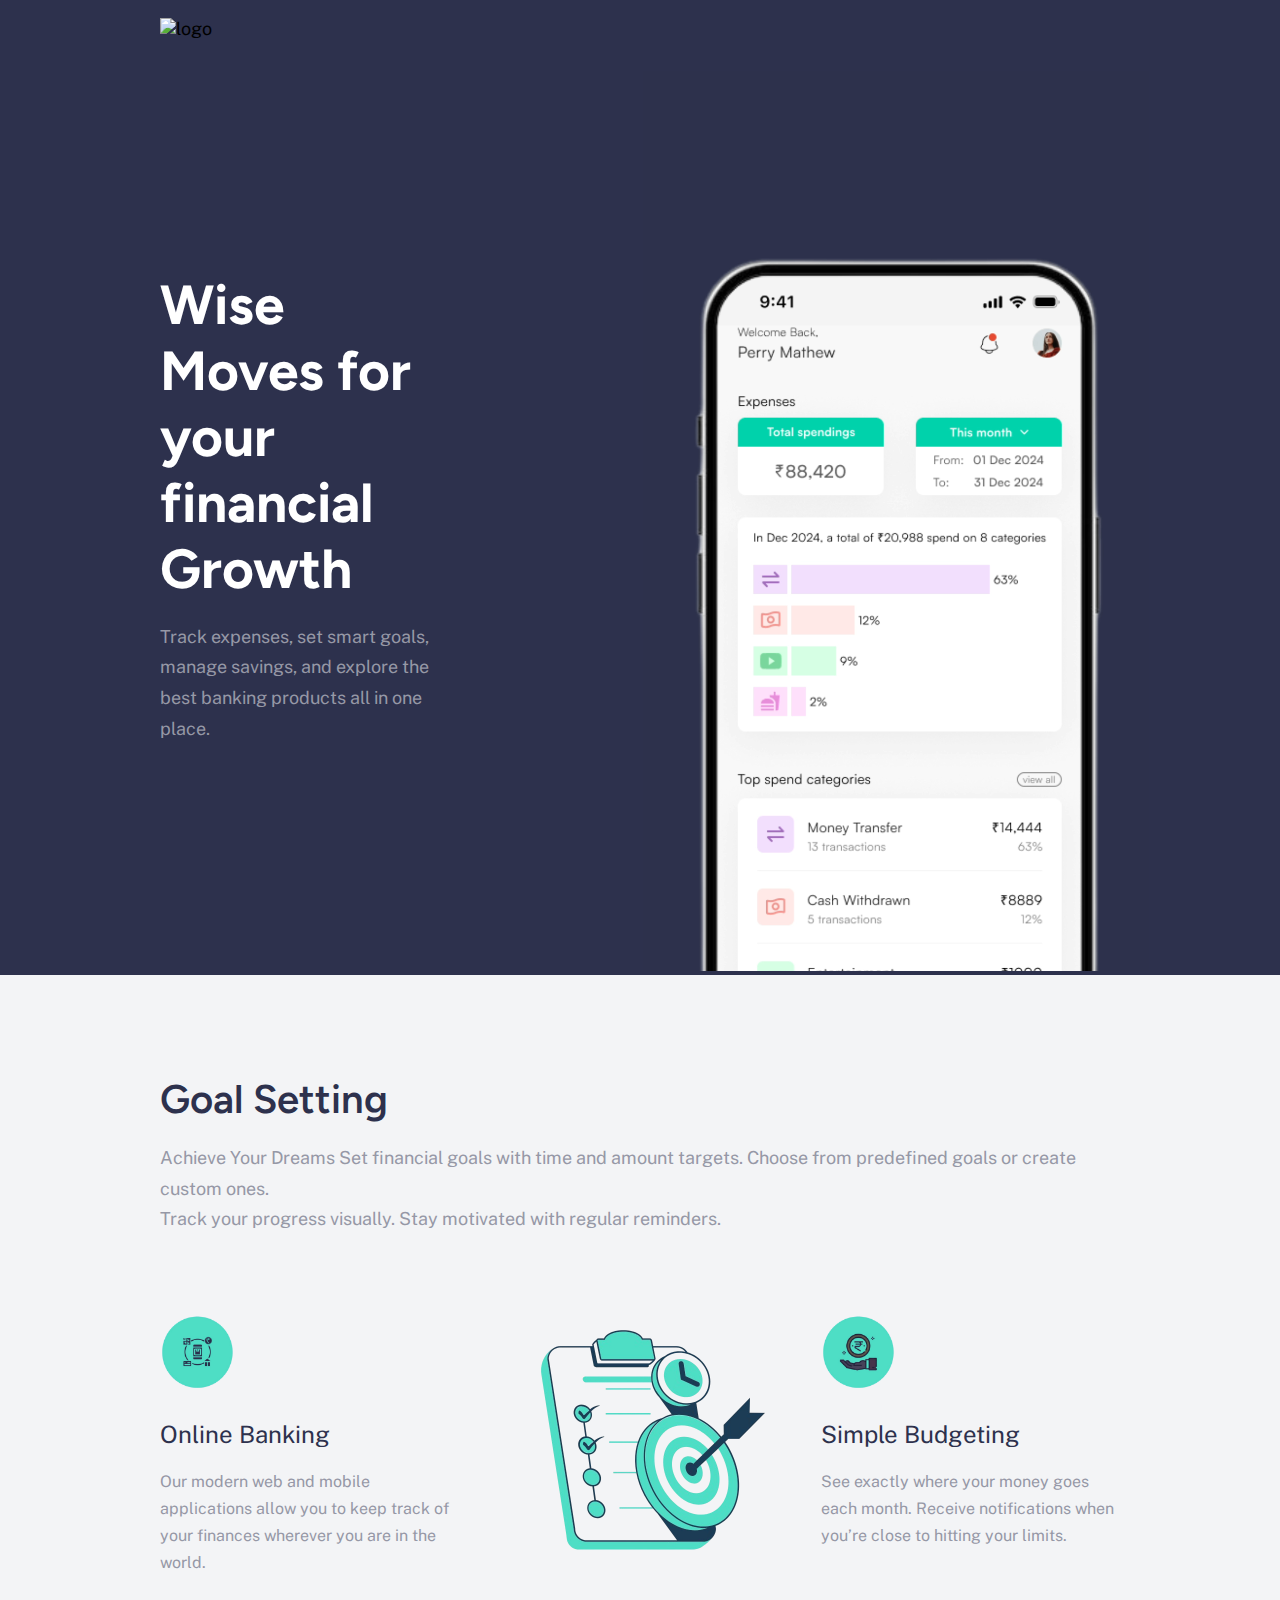
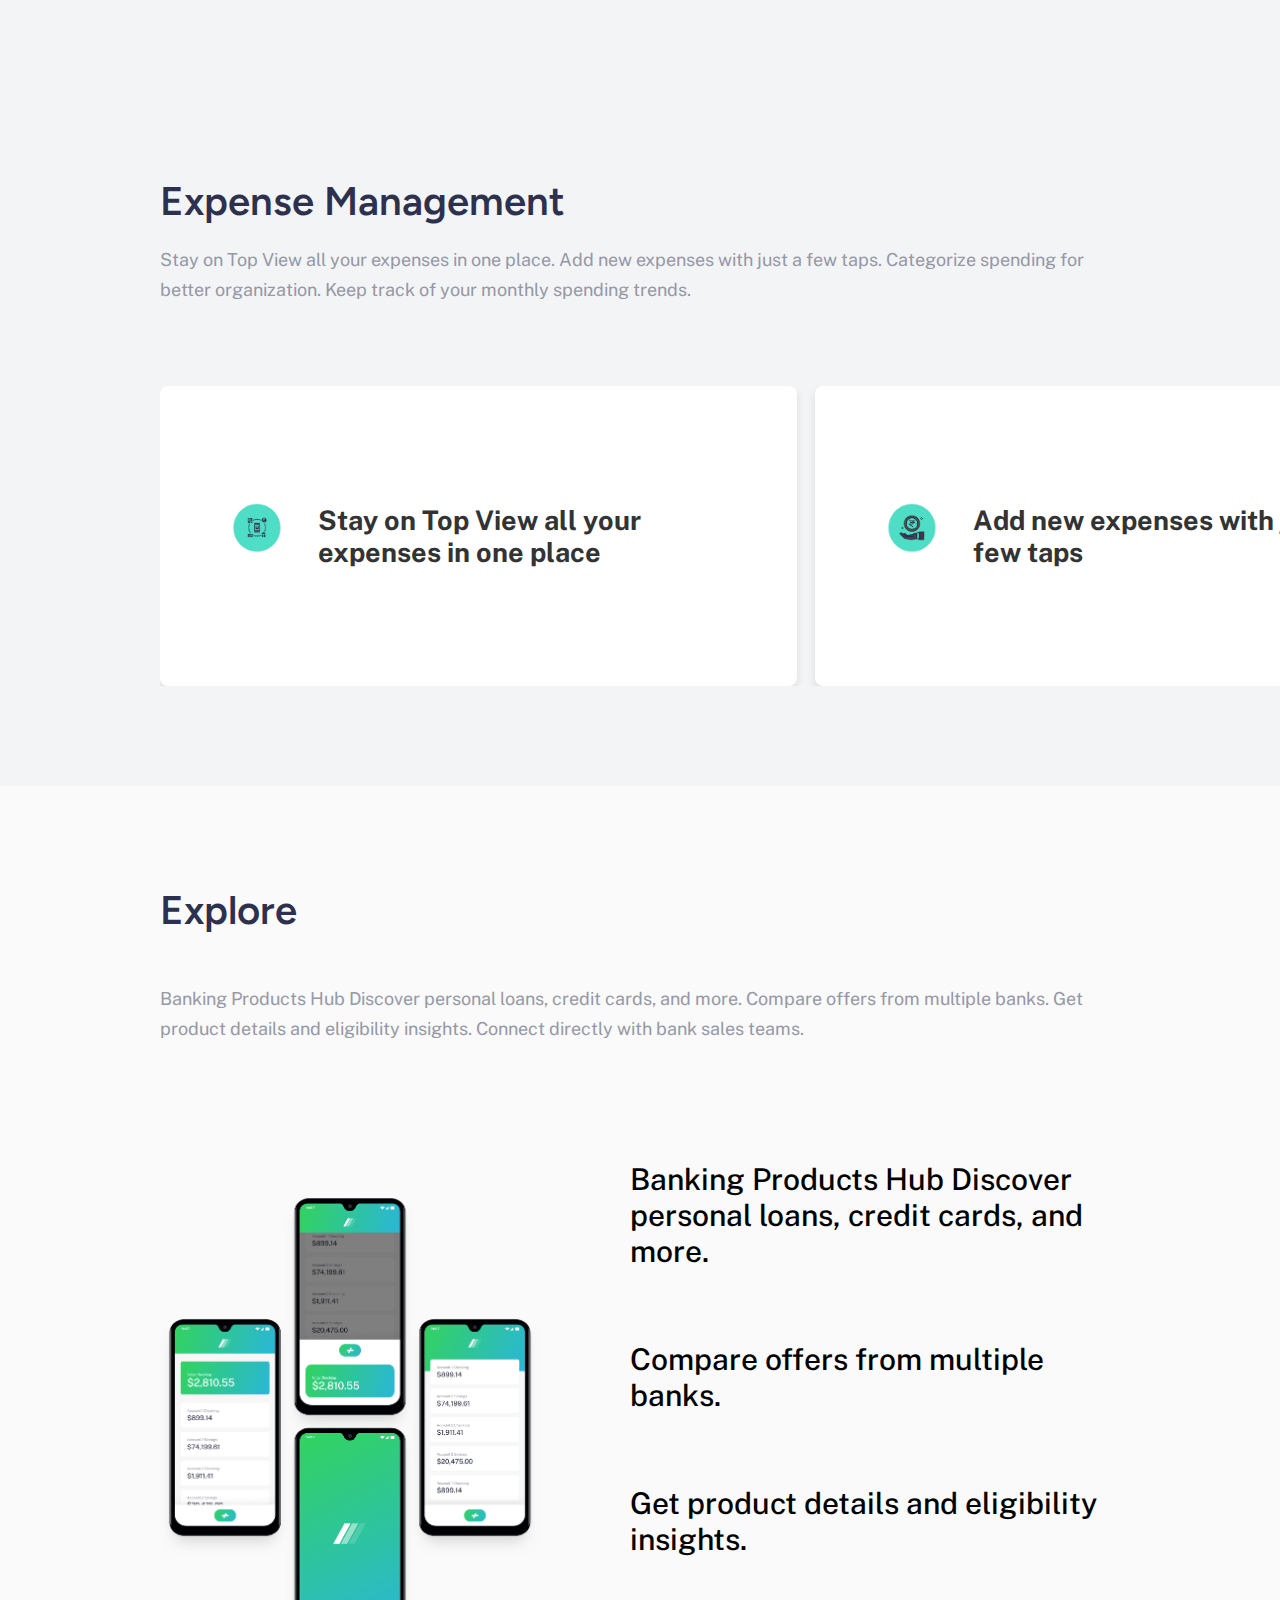
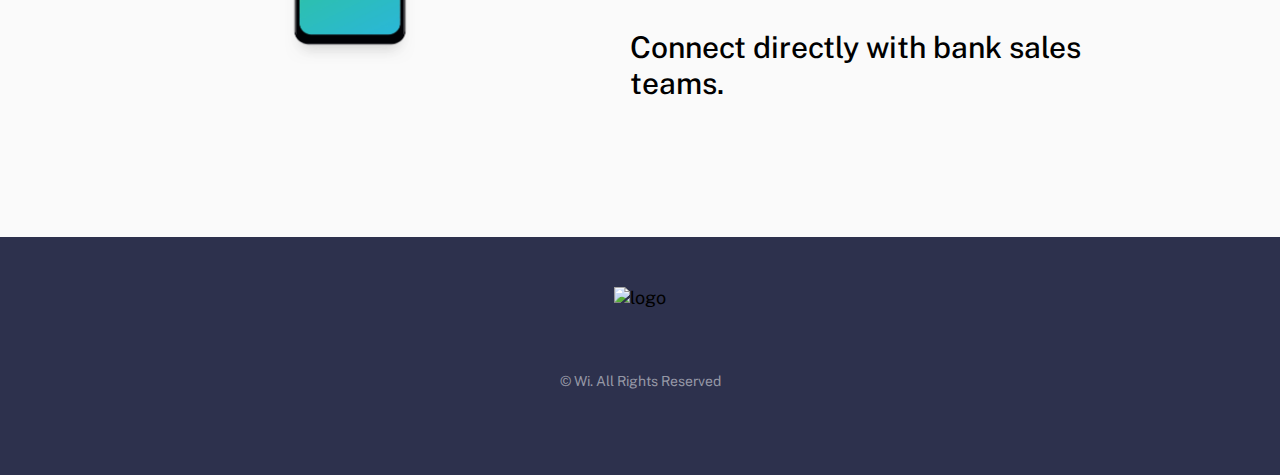
==== index.html @ 704296d6 "Goal New Icon Updated" ====
<!DOCTYPE html>
<html lang="en">

<head>
  <meta charset="UTF-8">
  <meta name="viewport" content="width=device-width, initial-scale=1.0">

  <link rel="icon" type="image/png" sizes="32x32" href="./images/favicon-32x32.png">

  <title>Wi</title>

  <!--
    - custom css link
  -->
  <link rel="stylesheet" href="style.css">

  <!--
    - google font link
  -->
  <link rel="preconnect" href="https://fonts.googleapis.com">
  <link rel="preconnect" href="https://fonts.gstatic.com" crossorigin>
  <link href="https://fonts.googleapis.com/css2?family=Public+Sans:wght@300;400;700&display=swap" rel="stylesheet">

</head>

<body>

  <!--
    - #main container
  -->

  <div>

    <!--
      - #HEADER SECTION
    -->

    <header>
      <link href="https://fonts.googleapis.com/css2?family=Figtree:wght@400;600;700&display=swap" rel="stylesheet">

      <nav class="navbar">

        <!-- <svg xmlns="http://www.w3.org/2000/svg" width="139" height="20">
          <defs>
            <linearGradient id="a" x1="72.195%" x2="17.503%" y1="0%" y2="100%">
              <stop offset="0%" stop-color="#33D35E" />
              <stop offset="100%" stop-color="#2AB6D9" />
            </linearGradient>
          </defs>
          <g fill="none" fill-rule="evenodd">
            <path fill="#2D314D" fill-rule="nonzero"
              d="M37.754 15.847c2.852 0 5.152-1.622 5.952-4.216h-3.897c-.376.665-1.14 1.066-2.055 1.066-1.237 0-2.065-.674-2.32-1.978h8.44c.051-.352.081-.694.081-1.037 0-3.335-2.537-5.95-6.201-5.95-3.568 0-6.175 2.564-6.175 6.049 0 3.473 2.628 6.066 6.175 6.066zm2.344-7.297h-4.596c.317-1.129 1.11-1.749 2.252-1.749 1.181 0 2 .613 2.344 1.75zm10.946 7.296c1.32 0 2.5-.434 3.43-1.188l.336.804h3.027V4.093h-2.919l-.4.88c-.94-.775-2.135-1.222-3.474-1.222-3.476 0-5.961 2.505-5.961 6.026 0 3.533 2.485 6.07 5.961 6.07zm.524-3.467c-1.467 0-2.545-1.108-2.545-2.593 0-1.475 1.069-2.583 2.545-2.583 1.466 0 2.544 1.108 2.544 2.583 0 1.485-1.078 2.593-2.544 2.593zm13.123 3.467c3.02 0 5.025-1.554 5.025-3.93 0-2.883-2.387-3.256-4.183-3.575-1.08-.193-1.95-.344-1.95-.99 0-.527.422-.838 1.05-.838.71 0 1.197.337 1.197 1.063h3.667c-.044-2.303-1.92-3.843-4.816-3.843-2.912 0-4.854 1.47-4.854 3.75 0 2.757 2.337 3.289 4.1 3.574 1.092.181 1.952.368 1.952 1.024 0 .587-.543.88-1.116.88-.742 0-1.32-.383-1.32-1.214h-3.77c.036 2.463 1.919 4.1 5.018 4.1zm8.1 3.858c2.936 0 4.344-1.257 5.877-4.736l4.764-10.863h-4.206l-2.249 6.263-2.412-6.263H70.31l4.698 10.43c-.53 1.414-.983 1.804-2.48 1.804H71.45v3.365h1.341zm18.504-3.858c3.5 0 5.973-2.515 5.973-6.048S94.796 3.75 91.295 3.75a5.332 5.332 0 00-2.825.784V0H84.6v15.474h2.897l.37-.844c.923.771 2.102 1.216 3.428 1.216zm-.523-3.467c-1.467 0-2.545-1.108-2.545-2.58 0-1.486 1.078-2.594 2.545-2.594 1.466 0 2.544 1.108 2.544 2.593 0 1.473-1.087 2.58-2.544 2.58zm13.598 3.467c1.32 0 2.5-.434 3.43-1.188l.336.804h3.027V4.093h-2.918l-.401.88c-.939-.775-2.135-1.222-3.474-1.222-3.476 0-5.96 2.505-5.96 6.026 0 3.533 2.484 6.07 5.96 6.07zm.524-3.467c-1.467 0-2.545-1.108-2.545-2.593 0-1.475 1.07-2.583 2.545-2.583 1.467 0 2.545 1.108 2.545 2.583 0 1.485-1.078 2.593-2.545 2.593zm12.653 3.095V9.403c0-1.447.702-2.3 1.923-2.3.986 0 1.483.657 1.483 1.98v6.39h3.915V8.543c0-2.897-1.733-4.773-4.373-4.773-1.47 0-2.733.565-3.58 1.508l-.537-1.172h-2.747v11.369h3.916zm13.748 0v-4.808l2.848 4.808h4.616l-3.902-5.95 3.543-5.419h-4.397l-2.708 4.454V0h-3.916v15.474h3.916z" />
            <g fill="url(#a)">
              <path d="M10.802 0L0 19.704h5.986L16.789 0z" />
              <path opacity=".5" d="M18.171 0L7.368 19.704h5.986L24.157 0z" />
              <path opacity=".15" d="M25.539 0L14.737 19.704h5.986L31.525 0z" />
            </g>
          </g>
        </svg> -->

        <img src="./images/nav-logo__1.png" alt="logo" style="height: 35px; margin: 1rem 0;">

        <!-- <button class="navbar-toggle-btn">
          <span class="one"></span>
          <span class="two"></span>
          <span class="three"></span>
        </button>

        <ul class="navbar-nav">

          <li><a href="#home"></a></li>
          <li><a href="#"></a></li>
          <li><a href="#"></a></li>
          <li><a href="#blog"></a></li>
          <li><a href="#"></a></li>

        </ul> -->

        <!-- <button class="btn-primary">Request Invite</button> -->

      </nav>

    </header>





    <main>

      <!--
        - #HOME SECTION
      -->

      <section class="home" id="home">

        <!-- <div class="home-img-box">
          <img src="./images/image-mockups.png" alt="img for Easybank Banner" class="home-img" width="100%">
        </div> -->

        <div >
          <video class="banner-video" autoplay loop muted playsinline>
            <source src="./videos/wi_banner.mp4" type="video/mp4">
            Your browser does not support the video tag.
          </video>
        
          <!-- <img src="./images/green-1.jpg" alt="img for Easybank Banner" width="767px" height="900px"> -->
        </div>

        <div class="wrapper" style="margin-right: 4rem;">
          <h1 class="home-title">Wise Moves for your financial Growth</h1>

          <p class="home-text">
            Track expenses, set smart goals, manage savings, and explore the best banking products all in one place.
          </p>

          <!-- <button class="btn-primary">Request Invite</button> -->
        </div>

      </section>





      <!--
        - #SERVICE SECTION
      -->

      <section class="service">

        <h2 class="section-title">Goal Setting</h2>

        <p class="section-text">
          Achieve Your Dreams Set financial goals with time and amount targets. Choose from predefined goals or create custom ones.
          <br/>
          Track your progress visually. Stay motivated with regular reminders.
        </p>


        <div class="service-card-group">

          <div class="service-card">
            <img src="./images/expense-card-img-1.png" alt="Icon for online banking" class="card-icon" style="height: 75px;width: 75px;">

            <h3 class="card-title">Online Banking</h3>

            <p class="card-text">Our modern web and mobile applications allow you to keep track of your finances
              wherever you are in the world.</p>
          </div>

          <div class="col-md-2 p-4 p-sm-5 center">
            <div class="list-center-wrap" data-aos="fade-up" data-aos-delay="100">
              <div class="center-icon" style="display: flex; justify-content: center; align-items: center;">
                <img src="./images/Eagle_Logo.png" alt="icon" style="height: 250px;width: 250px;">
              </div>
            </div>
          </div>

          <div class="service-card">
            <img src="./images/expense-card-img-2.png" alt="Icon for simple budgeting" class="card-icon" style="height: 75px;width: 75px;">

            <h3 class="card-title">Simple Budgeting</h3>

            <p class="card-text">See exactly where your money goes each month. Receive notifications when you’re
              close to hitting your limits.</p>
          </div>

          <!-- <div class="service-card">
            <img src="./images/icon-onboarding.svg" alt="Icon for Fast Onboarding" class="card-icon">

            <h3 class="card-title">Fast Onboarding</h3>

            <p class="card-text">We don’t do branches. Open your account in minutes online and start taking control
              of your finances right away.
            </p>
          </div>

          <div class="service-card">
            <img src="./images/icon-api.svg" alt="Icon for Open API" class="card-icon">

            <h3 class="card-title">Open API</h3>

            <p class="card-text">Manage your savings, investments, pension, and much more from one account. Tracking
              your money has never been easier.</p>
          </div> -->

        </div>

      </section>



      <!--
        - #EXPENSE SECTION
      -->

      <section class="service">

        <h2 class="section-title">Expense Management</h2>

        <p class="section-text">Stay on Top View all your expenses in one place. Add new expenses with just a few taps.
          Categorize spending for better organization. Keep track of your monthly spending trends.
        </p>


        <div class="slider-container">
            <div class="slider-wrapper">
                <div class="expense-card">
                    <img src="./images/expense-card-img-1.png" alt="Online Banking" class="expense-card-icon">
                    <h3 class="expense-card-title">Stay on Top View all your expenses in one place</h3>
                    <p class="expense-card-text"></p>
                </div>
    
                <div class="expense-card">
                    <img src="./images/expense-card-img-2.png" alt="Simple Budgeting" class="expense-card-icon">
                    <h3 class="expense-card-title">Add new expenses with just a few taps</h3>
                    <p class="expense-card-text"></p>
                </div>
    
                <div class="expense-card">
                    <img src="./images/expense-card-img-3.png" alt="Fast Onboarding" class="expense-card-icon">
                    <h3 class="expense-card-title">Categorize spending for better organization</h3>
                    <p class="expense-card-text"></p>
                </div>
    
                <div class="expense-card">
                    <img src="./images/expense-card-img-4.png" alt="Open API" class="expense-card-icon">
                    <h3 class="expense-card-title">Keep track of your monthly spending trends</h3>
                    <p class="expense-card-text"></p>
                </div>
            </div>
        </div>
  

      </section>

      <script>
        document.addEventListener("DOMContentLoaded", function() {
      
          let index = 0;
          const sliderWrapper = document.querySelector(".slider-wrapper");
          const expenseCards = document.querySelectorAll(".expense-card");
      
          function updateSlider() {
              const screenWidth = window.innerWidth;
              console.log("Screen Width: ", screenWidth);
      
              let totalSlides;
      
              if (screenWidth <= 500) {
                  totalSlides = expenseCards.length; 
              } else {
                  totalSlides = Math.ceil(expenseCards.length / 2);
              }
      
              // Increment the index and ensure it loops back when it reaches the end
              index = (index + 1) % totalSlides;
      
              // For 2 cards per slide, move the wrapper by 200% for each slide
              const moveBy = screenWidth <= 500 ? 100 : 100; // 100% for mobile, 200% for desktop
              sliderWrapper.style.transform = `translateX(-${index * moveBy}%)`;
          }
      
          // Call the updateSlider function every 1 second (1000ms)
          setInterval(updateSlider, 3000);
        });

      </script>


      <!--
        - #BLOG SECTION
      -->

      <section class="blog" id="blog">

        <h2 class="section-title">Explore</h2>

        <p class="section-text">Banking Products Hub Discover personal loans, credit cards, and more. Compare offers from multiple banks.
          Get product details and eligibility insights. Connect directly with bank sales teams.
        </p>

        <!-- <div class="article-card-group">


          <article class="article-card">

            <div class="card-head">
              <img src="./images/image-currency.jpg" alt="Banner img for Receive money in any currency with no fees"
                class="card-img">
            </div>

            <div class="card-body">

              <p class="article-author">By <a href="#">Claire Robinson</a></p>

              <h3 class="card-title"><a href="#">Receive money in any currency with no fees</a></h3>

              <p class="card-text">The world is getting smaller and we’re becoming more mobile. So why should you be
                forced to only receive money in a single …</p>

            </div>

          </article>


          <article class="article-card">

            <div class="card-head">
              <img src="./images/image-restaurant.jpg"
                alt="Banner img for Treat yourself without worrying about money" class="card-img">
            </div>

            <div class="card-body">

              <p class="article-author">By <a href="#">Wilson Hutton</a></p>

              <h3 class="card-title"><a href="#">Treat yourself without worrying about money</a></h3>

              <p class="card-text">Our simple budgeting feature allows you to separate out your spending and set
                realistic limits each month. That means you …</p>

            </div>

          </article>


          <article class="article-card">

            <div class="card-head">
              <img src="./images/image-plane.jpg" alt="Banner img for Take your Easybank card wherever you go"
                class="card-img">
            </div>

            <div class="card-body">

              <p class="article-author">By <a href="#">Wilson Hutton</a></p>

              <h3 class="card-title"><a href="#">Take your Easybank card wherever you go</a></h3>

              <p class="card-text">We want you to enjoy your travels. This is why we don’t charge any fees on purchases
                while you’re abroad. We’ll even show you …</p>

            </div>

          </article>


          <article class="article-card">

            <div class="card-head">
              <img src="./images/image-confetti.jpg" alt="Banner img for Our invite-only Beta accounts are now live!"
                class="card-img">
            </div>

            <div class="card-body">

              <p class="article-author">By <a href="#">Claire Robinson</a></p>

              <h3 class="card-title"><a href="#">Our invite-only Beta accounts are now live!</a></h3>

              <p class="card-text">After a lot of hard work by the whole team, we’re excited to launch our closed beta.
                It’s easy to request an invite through the site ...</p>

            </div>

          </article>

        </div> -->

        <div class="explore-card">
          <div class="explore-card-1">
            <img src="./images/image-mockups.png" alt="img for Easybank Banner" class="home-img" width="100%">
          </div>

          <div class="explore-card-2">
            <h4>Banking Products Hub Discover personal loans, credit cards, and more.</h4>

            <h4>Compare offers from multiple banks.</h4>

            <h4>Get product details and eligibility insights.</h4>

            <h4>Connect directly with bank sales teams.</h4>
          </div>
        </div>


      </section>

    </main>





    <!--
      - #FOOTER
    -->

    <footer class="footer-section">

      <div>

        <div>

          <div class="footer-content">

            <img src="./images/nav-logo__1.png" alt="logo" style="height: 50px;">
    
            <div class="social-link">
              <!-- <a href="#">
                <ion-icon name="logo-facebook"></ion-icon>
              </a>
              <a href="#">
                <ion-icon name="logo-youtube"></ion-icon>
              </a>
              <a href="#">
                <ion-icon name="logo-twitter"></ion-icon>
              </a>
              <a href="#">
                <ion-icon name="logo-pinterest"></ion-icon>
              </a>
              <a href="#">
                <ion-icon name="logo-instagram"></ion-icon>
              </a> -->
    
              <p class="copyright"> &copy; Wi. All Rights Reserved </p>
            </div>
          </div>

          <!-- <svg xmlns="http://www.w3.org/2000/svg" width="139" height="20" class="footer-brand">
            <defs>
              <linearGradient id="a" x1="72.195%" x2="17.503%" y1="0%" y2="100%">
                <stop offset="0%" stop-color="#33D35E" />
                <stop offset="100%" stop-color="#2AB6D9" />
              </linearGradient>
            </defs>
            <g fill="none" fill-rule="evenodd">
              <path fill="#FFFFFF" fill-rule="nonzero"
                d="M37.754 15.847c2.852 0 5.152-1.622 5.952-4.216h-3.897c-.376.665-1.14 1.066-2.055 1.066-1.237 0-2.065-.674-2.32-1.978h8.44c.051-.352.081-.694.081-1.037 0-3.335-2.537-5.95-6.201-5.95-3.568 0-6.175 2.564-6.175 6.049 0 3.473 2.628 6.066 6.175 6.066zm2.344-7.297h-4.596c.317-1.129 1.11-1.749 2.252-1.749 1.181 0 2 .613 2.344 1.75zm10.946 7.296c1.32 0 2.5-.434 3.43-1.188l.336.804h3.027V4.093h-2.919l-.4.88c-.94-.775-2.135-1.222-3.474-1.222-3.476 0-5.961 2.505-5.961 6.026 0 3.533 2.485 6.07 5.961 6.07zm.524-3.467c-1.467 0-2.545-1.108-2.545-2.593 0-1.475 1.069-2.583 2.545-2.583 1.466 0 2.544 1.108 2.544 2.583 0 1.485-1.078 2.593-2.544 2.593zm13.123 3.467c3.02 0 5.025-1.554 5.025-3.93 0-2.883-2.387-3.256-4.183-3.575-1.08-.193-1.95-.344-1.95-.99 0-.527.422-.838 1.05-.838.71 0 1.197.337 1.197 1.063h3.667c-.044-2.303-1.92-3.843-4.816-3.843-2.912 0-4.854 1.47-4.854 3.75 0 2.757 2.337 3.289 4.1 3.574 1.092.181 1.952.368 1.952 1.024 0 .587-.543.88-1.116.88-.742 0-1.32-.383-1.32-1.214h-3.77c.036 2.463 1.919 4.1 5.018 4.1zm8.1 3.858c2.936 0 4.344-1.257 5.877-4.736l4.764-10.863h-4.206l-2.249 6.263-2.412-6.263H70.31l4.698 10.43c-.53 1.414-.983 1.804-2.48 1.804H71.45v3.365h1.341zm18.504-3.858c3.5 0 5.973-2.515 5.973-6.048S94.796 3.75 91.295 3.75a5.332 5.332 0 00-2.825.784V0H84.6v15.474h2.897l.37-.844c.923.771 2.102 1.216 3.428 1.216zm-.523-3.467c-1.467 0-2.545-1.108-2.545-2.58 0-1.486 1.078-2.594 2.545-2.594 1.466 0 2.544 1.108 2.544 2.593 0 1.473-1.087 2.58-2.544 2.58zm13.598 3.467c1.32 0 2.5-.434 3.43-1.188l.336.804h3.027V4.093h-2.918l-.401.88c-.939-.775-2.135-1.222-3.474-1.222-3.476 0-5.96 2.505-5.96 6.026 0 3.533 2.484 6.07 5.96 6.07zm.524-3.467c-1.467 0-2.545-1.108-2.545-2.593 0-1.475 1.07-2.583 2.545-2.583 1.467 0 2.545 1.108 2.545 2.583 0 1.485-1.078 2.593-2.545 2.593zm12.653 3.095V9.403c0-1.447.702-2.3 1.923-2.3.986 0 1.483.657 1.483 1.98v6.39h3.915V8.543c0-2.897-1.733-4.773-4.373-4.773-1.47 0-2.733.565-3.58 1.508l-.537-1.172h-2.747v11.369h3.916zm13.748 0v-4.808l2.848 4.808h4.616l-3.902-5.95 3.543-5.419h-4.397l-2.708 4.454V0h-3.916v15.474h3.916z" />
              <g fill="url(#a)">
                <path d="M10.802 0L0 19.704h5.986L16.789 0z" />
                <path opacity=".5" d="M18.171 0L7.368 19.704h5.986L24.157 0z" />
                <path opacity=".15" d="M25.539 0L14.737 19.704h5.986L31.525 0z" />
              </g>
            </g>
          </svg> -->

          <!-- <img src="./images/nav-logo__1.png" alt="logo" style="height: 50px;"> -->

          <!-- <div class="social-link">
            <a href="#">
              <ion-icon name="logo-facebook"></ion-icon>
            </a>
            <a href="#">
              <ion-icon name="logo-youtube"></ion-icon>
            </a>
            <a href="#">
              <ion-icon name="logo-twitter"></ion-icon>
            </a>
            <a href="#">
              <ion-icon name="logo-pinterest"></ion-icon>
            </a>
            <a href="#">
              <ion-icon name="logo-instagram"></ion-icon>
            </a>

            <p class="copyright"> &copy; Wi. All Rights Reserved </p>
          </div> -->

        </div>



        <!-- <div class="footer-nav"> -->

          <ul>
            <!-- <li><a href="#">About Us</a></li>
            <li><a href="#">Contact</a></li>
            <li><a href="#blog">Blog</a></li> -->
          </ul>

          <ul>
            <!-- <li><a href="#">Careers</a></li>
            <li><a href="#">Support</a></li>
            <li><a href="#">Privacy Policy</a></li> -->
          </ul>  
<!-- 
        </div> -->

      </div>

<!-- 
      <div class="wrapper"> -->

        <!-- <button class="btn-primary">Request Invite</button> -->
<!-- 
        <p class="copyright"> &copy; Wi. All Rights Reserved </p>

      </div> -->

    </footer>

  </div>

  <!--
    - custom js
  -->

  <script>

    console.log("Script Loaded");

    const navbarToggleBtn = document.querySelector('.navbar-toggle-btn');
    const navbarNav = document.querySelector('.navbar-nav');

    const navbarToggleFunc = () => {
      navbarToggleBtn.classList.toggle('active');
      navbarNav.classList.toggle('active');
    }

    navbarToggleBtn.addEventListener('click', navbarToggleFunc);    
  </script>

  <!--
    - ionicon link
  -->

  <script type="module" src="https://unpkg.com/ionicons@5.5.2/dist/ionicons/ionicons.esm.js"></script>
  <script nomodule src="https://unpkg.com/ionicons@5.5.2/dist/ionicons/ionicons.js"></script>

</body>

</html>
---- style.css ----
/*-----------------------------------*\ 
  #style.css
\*-----------------------------------*/

/**
 * copyright 2021 @codewithsadee 
 */





/*-----------------------------------*\ 
  #VARIABLE
\*-----------------------------------*/

:root {

  /**
   * colors 
   */

  --light-grayish-blue: hsl(220, 16%, 96%);
  --very-light-gray:    hsl(0, 0%, 98%);
  --grayish-blue:       hsl(233, 8%, 62%);
  --bright-cyan:        hsl(192, 70%, 51%);
  --lime-green:         hsl(136, 65%, 51%);
  --dark-blue:          hsl(233, 26%, 24%);
  --white:              hsl(0, 0%, 100%);

  /**
   * spacing 
   */

  --px: 20px;

}





/*-----------------------------------*\ 
  #RESET
\*-----------------------------------*/

*, *::before, *::after {
  margin:  0;
  padding: 0;
  box-sizing: border-box;
}

li { list-style: none; }

a { 
  text-decoration: none; 
  color: inherit;
}

button {
  border: none;
  background: none;
  font: inherit;
  cursor: pointer;
}

html {
  font-family: 'Public Sans', sans-serif;
  font-size: 18px;
  scroll-behavior: smooth;
}

img, span, svg { display: block; }





/*-----------------------------------*\ 
  #MAIN
\*-----------------------------------*/

.container {
  max-width: 1440px;
  margin: auto;
}




/*-----------------------------------*\ 
  #HEADER
\*-----------------------------------*/

header { 
  position: static; 
  top:  0;
  left: 0;
  width: 100%;
  z-index: 10;
}

.navbar {
  background: var(--dark-blue);
  display:         flex;
  justify-content: space-between;
  align-items:     center;
  padding: 20px var(--px);
}

.navbar-toggle-btn {
  display:        flex;
  flex-direction: column;
  gap: 4px;
  padding: 0 20px;
}

.navbar-toggle-btn span {
  display: block;
  background: var(--dark-blue);
  width:  25px;
  height: 1px;
  transition: 0.25s ease;
}

.navbar-toggle-btn.active .one { transform: rotate(45deg) translateY(3px); }
.navbar-toggle-btn.active .two { display: none; }
.navbar-toggle-btn.active .three { transform: rotate(-45deg) translateY(-3px); }


.navbar-nav {
  position: fixed;
  background: var(--white);
  top:   60px;
  left:  20px;
  right: 20px;
  display:        flex;
  flex-direction: column;
  align-items:    center;
  gap: 20px;
  padding: 40px 0;
  border-radius: 5px;
  z-index: -1;
  opacity: 0;
  transition: 0.5s ease;
  pointer-events: none;
}

.navbar-nav a {
  color: var(--dark-blue);
  display: block;
}

.navbar-nav.active {
  top: calc(60px + 20px);
  opacity: 1;
  box-shadow: 0 0 100px 100px hsla(233, 26%, 24%, 0.2);
  pointer-events: all;
}

.btn-primary {
  background: linear-gradient(90deg, var(--lime-green), var(--bright-cyan));
  color: var(--white);
  padding: 15px 30px;
  border-radius: 50px;
  font-size: 15px;
  font-weight: 700;
  display: block;
  margin: auto;
  transition: 0.25s ease;
}

.btn-primary:hover { opacity: 0.7; }

.navbar .btn-primary { display: none; }





/*-----------------------------------*\ 
  #HOME
\*-----------------------------------*/

main { overflow: hidden; }

.home {
  background: var(--dark-blue);
  padding-bottom: 60px;
}

.home-img-box {
  background: url(./images/bg-intro-mobile.svg) no-repeat top;
  background-size: cover;
  padding: 0 15px;
  margin-bottom: 40px;
}

.home-img-box .home-img {
  aspect-ratio: 1/1;
  object-fit: cover;
  object-position: bottom;
}

.home-title {
  font-family: 'Figtree', sans-serif;
  font-size: 38px;
  font-weight: 700;
  color: #fff;
  text-align: center;
  margin-bottom: 20px;
  padding: 0 20px;
}

.home-text {
  margin: auto;
  color: var(--grayish-blue);
  text-align: center;
  font-size: 15px;
  line-height: 1.7;
  margin-bottom: 30px;
  padding: 0 20px;
}





/*-----------------------------------*\ 
  #SERVICE
\*-----------------------------------*/

.service {
  padding: 60px var(--px) 60px var(--px) 60px var(--px) 0px;
  background: var(--light-grayish-blue);
}

.section-title {
  color: var(--dark-blue);
  font-size: 32px;
  font-weight: 600;
  text-align: center;
  margin-bottom: 20px;
  font-family: 'Figtree', sans-serif;
}

.section-text {
  color: var(--grayish-blue);
  font-size: 15px;
  line-height: 1.7;
  text-align: center;
  margin-bottom: 50px;
}

.service-card-group {
  display: grid;
  grid-template-columns: 1fr;
  gap: 30px;
}

.service-card { text-align: center; }

.service-card .card-icon {
  margin: auto;
  margin-bottom: 30px;
}

.service-card .card-title {
  color: var(--dark-blue);
  font-size: 20px;
  font-weight: 400;
  margin-bottom: 20px;
}

.service-card .card-text {
  font-size: 15px;
  color: var(--grayish-blue);
  line-height: 1.7;
}





/*-----------------------------------*\ 
  #BLOG
\*-----------------------------------*/

.blog {
  padding: 60px var(--px);
  background: var(--very-light-gray);
}

.blog .section-title { margin-bottom: 30px; }

.article-card-group {
  display: grid;
  grid-template-columns: 1fr;
  gap: 30px;
}

.article-card {
  border-radius: 5px;
  background: var(--white);
  overflow: hidden;
}


.article-card .card-head { height: 200px; }

.article-card .card-img {
  width:  100%;
  height: 100%;
  object-fit: cover;
}

.article-card .card-body { padding: 20px; }

.article-card .article-author {
  font-size: 10px;
  color: var(--grayish-blue);
  margin-bottom: 10px;
}

.article-card .card-title {
  font-size: 16px;
  font-weight: 400;
  color: var(--dark-blue);
  margin-bottom: 10px;
  transition: 0.25s ease;
}

.article-card .card-title:hover { color: var(--lime-green); }

.article-card .card-text {
  font-size: 13px;
  color: var(--grayish-blue);
  line-height: 1.5;
}





/*-----------------------------------*\ 
  #FOOTER
\*-----------------------------------*/

footer {
  background: var(--dark-blue);
  display:         flex;
  justify-content: center;
  align-items:     center;
  flex-direction:  column;
  text-align: center;
  padding: 40px var(--px);
}

.footer-brand {
  margin: auto;
  margin-bottom: 30px;
}

.social-link {
  display: flex;
  width: 100%;
  gap: 10px;
  margin-bottom: 30px;
  align-items: center;
  justify-content: center;
}

.social-link ion-icon {
  color: var(--white);
  font-size: 30px;
  display: block;
  transition: 0.25s ease;
}

.social-link ion-icon:hover { color: var(--lime-green); }

.footer-nav { margin-bottom: 30px; }

.footer-nav ul,
.footer-nav ul li:not(:last-child) { margin-bottom: 15px; }

.footer-nav a {
  color: var(--light-grayish-blue);
  font-size: 15px;
  transition: 0.25s ease;
}

.footer-nav a:hover { color: var(--lime-green); }

footer .btn-primary { margin-bottom: 30px; }

.copyright {
  color: var(--grayish-blue);
  font-size: 14px;
}





/*-----------------------------------*\ 
  #RESPONSIVE
\*-----------------------------------*/



/*-----------------------------------*\ 
  #for tablet
\*-----------------------------------*/

@media (min-width: 768px) {

  :root { --px: 80px }

  /**
   * home 
   */
  
  .home-text {
    font-size: 18px;
    max-width: 600px;
  }

  



  /**
   * service 
   */

  .section-text {
    font-size: 18px;
    max-width: 400px;
    margin: auto;
    margin-bottom: 50px;
  }

  .service-card-group { grid-template-columns: repeat(3, 1fr); }



  /**
   * blog 
   */
  
  .blog .section-title { margin-bottom: 50px; }

  .article-card-group { grid-template-columns: repeat(2, 1fr); }

}


/*-----------------------------------*\ 
  #for large tablet
\*-----------------------------------*/

@media (min-width: 1024px) {


  /**
   * header 
   */
  
  header { position: static; }

  .navbar { padding: 0 var(--px); }

  .navbar-toggle-btn { display: none; }

  .navbar-nav {
    position: static;
    padding: 0;
    z-index: 0;
    flex-direction: row;
    gap: 30px;
    opacity: 1;
    pointer-events: all;
  }

  .navbar-nav a {
    font-size: 15px;
    color: var(--grayish-blue);
    padding: 30px 0;
    transition: 0.25s ease;
  }

  .navbar-nav a:hover {
    color: var(--dark-blue);
    box-shadow: inset 0 -3px 0 var(--lime-green);
  }

  .navbar .btn-primary {
    display: block;
    margin: 0;
    transition-delay: 0s;
  }

  .navbar .btn-primary:hover { opacity: 0.7; }






  /**
   * home 
   */
  
  .home {
    display:        flex;
    flex-direction: row-reverse;
    align-items:    center;
    padding: 0;
  }

  .home-img-box {
    width: 55%;
    background: url(./images/bg-intro-desktop.svg) no-repeat bottom left;
    background-size: 150%;
    /* background-position: bottom left; */
    margin:  0;
    padding: 0;
  }

  .home-img-box .home-img {
    width: 75%;
    transform: translate(250px, -10px) scale(1.3);
    aspect-ratio: unset;
  }

  .home .wrapper { 
    width: 45%;
    padding-left: var(--px); 
  }

  .home-title {
    font-size: 55px;
    text-align: left;
    padding: 0;
  }

  .home-text {
    text-align: left;
    margin:  0;
    padding: 0;
    margin-bottom: 30px;
    max-width: 450px;
  }

  .btn-primary { margin: 0; }





  /**
   * service 
   */

  .service { padding: 100px var(--px); }

  .section-title {
    text-align: left;
    font-size: 40px;
  }

  .section-text {
    text-align: left;
    max-width: 1100px;
    margin: 0;
    margin-bottom: 80px;
  }

  .service-card-group {
    grid-template-columns: repeat(3, 1fr);
    gap: 32px;
  }
  
  .service-card { text-align: left; }

  .service-card .card-icon {
    margin: 0;
    margin-bottom: 30px;
  }

  .service-card .card-title { font-size: 24px; }

  .service-card .card-text { font-size: 16px; }






  /**
   * blog 
   */

  .blog { padding: 100px var(--px); }

  .article-card-group { grid-template-columns: repeat(4, 1fr); }






  /**
   * footer 
   */

  footer {
    flex-direction: row;
    justify-content: space-between;
    text-align: left;
    padding: 50px var(--px);
  }

  footer .wrapper-flex {
    width: 50%;
    display: flex;
    justify-content: space-between;
  }

  .footer-brand {
    margin: 0;
    margin-bottom: 50px;
  }

  .social-link {
    gap: 12px;
    margin-bottom: 0;
  }

  .social-link ion-icon { font-size: 22px; }

  .footer-nav {
    margin-bottom: 0;
    width: 50%;
    display: flex;
    justify-content: space-between;
  }

  .footer-nav ul { margin-bottom: 0; }

  footer .btn-primary { margin-left: auto; }

}





/*-----------------------------------*\ 
  #for laptop
\*-----------------------------------*/

@media (min-width: 1200px) {

  :root { --px: 160px; }

}

/* .expense-section {
  display: grid;
  gap: 2rem;
  grid-template-columns: repeat(2, 1fr);
}


.expense-card {
  width: 300px;
  background-color: white;
  padding: 2rem;
  display: flex;
  flex-direction: column;
  gap: 1rem;
} */


.slider-container {
  width: 1300px;
  overflow: hidden;
  margin: auto;
  position: relative;
}

.slider-wrapper {
  display: flex;
  width: 100%; /* 4 slides */
  transition: transform 1s ease-in-out;
}

.expense-card {
  width: 49%;
  flex: 0 0 49%;
  display: flex;
  gap: 2rem;
  justify-content: center;
  align-items: center;
  min-height: 300px;
  text-align: start;
  padding: 4rem 1rem 4rem 4rem;
  background: #fff;
  border-radius: 8px;
  margin-right: 1rem;
  box-shadow: 0px 4px 8px rgba(0, 0, 0, 0.1);
}

.expense-card-icon {
  width: 50px;
  height: 50px;
  margin-bottom: 15px;
}

.expense-card-title {
  font-size: 1.5rem;
  color: #333;
}

.expense-card-text {
  font-size: 1rem;
  color: #555;
  max-width: 450px;
  margin-top: 25px;
}

@media (max-width: 600px) {
  .slider-wrapper {
      width: 100%;
  }

  .expense-card {
      width: 80%; /* 1 card per slide */
      flex: 0 0 100%;
      padding: 4rem 2rem 2rem 4rem;
      margin-right: 0;
      display: flex;
      flex-direction: column;
      justify-content: start;
      align-items: start;
  }

  .expense-card-text {
    max-width: 300px;
  }

  .expense-card-title {
    max-width: 300px;
  }

  .banner-video {
    width: fit-content;
    height: fit-content;
  }

}

.explore-card {
  display: flex;
  gap: 5rem;
  justify-content: center;
  align-items: center;
  width: 100%;
}

.explore-card-1 img {
  min-width: 50%;
}

.explore-card-2 {
  min-width: 50%;
}

.explore-card-2 {
  display: flex;
  flex-direction: column;
  justify-content: center;
  align-items: center;
}

.explore-card-2 h4 {
  margin: 2rem 0;
  font-size: 30px;
  font-weight: 500;
  line-height: 36px;
}


.footer-content {
  display: flex;
  flex-direction: column;
  justify-content: center;
  align-items: center;

}

.footer-content p {
  margin: 2rem 0;
}


.footer-section {
  width: 100%;
  display: flex;
  justify-content: center;
  align-items: center;
  flex-direction: column;
  gap: 2rem;
}

.banner-video {
  width: 767px;
  height: 900px;
}

@media (max-width: 600px) {
  .banner-video {
    width: 100%;
    height: 70vh;
    margin-top: -4rem;
  }

  .home .wrapper {
    width: 100%;
  }
  
  .home {
    display: flex;
    flex-direction: column-reverse;
  }

  .wrapper {
    margin-top: 1rem;
  }

}
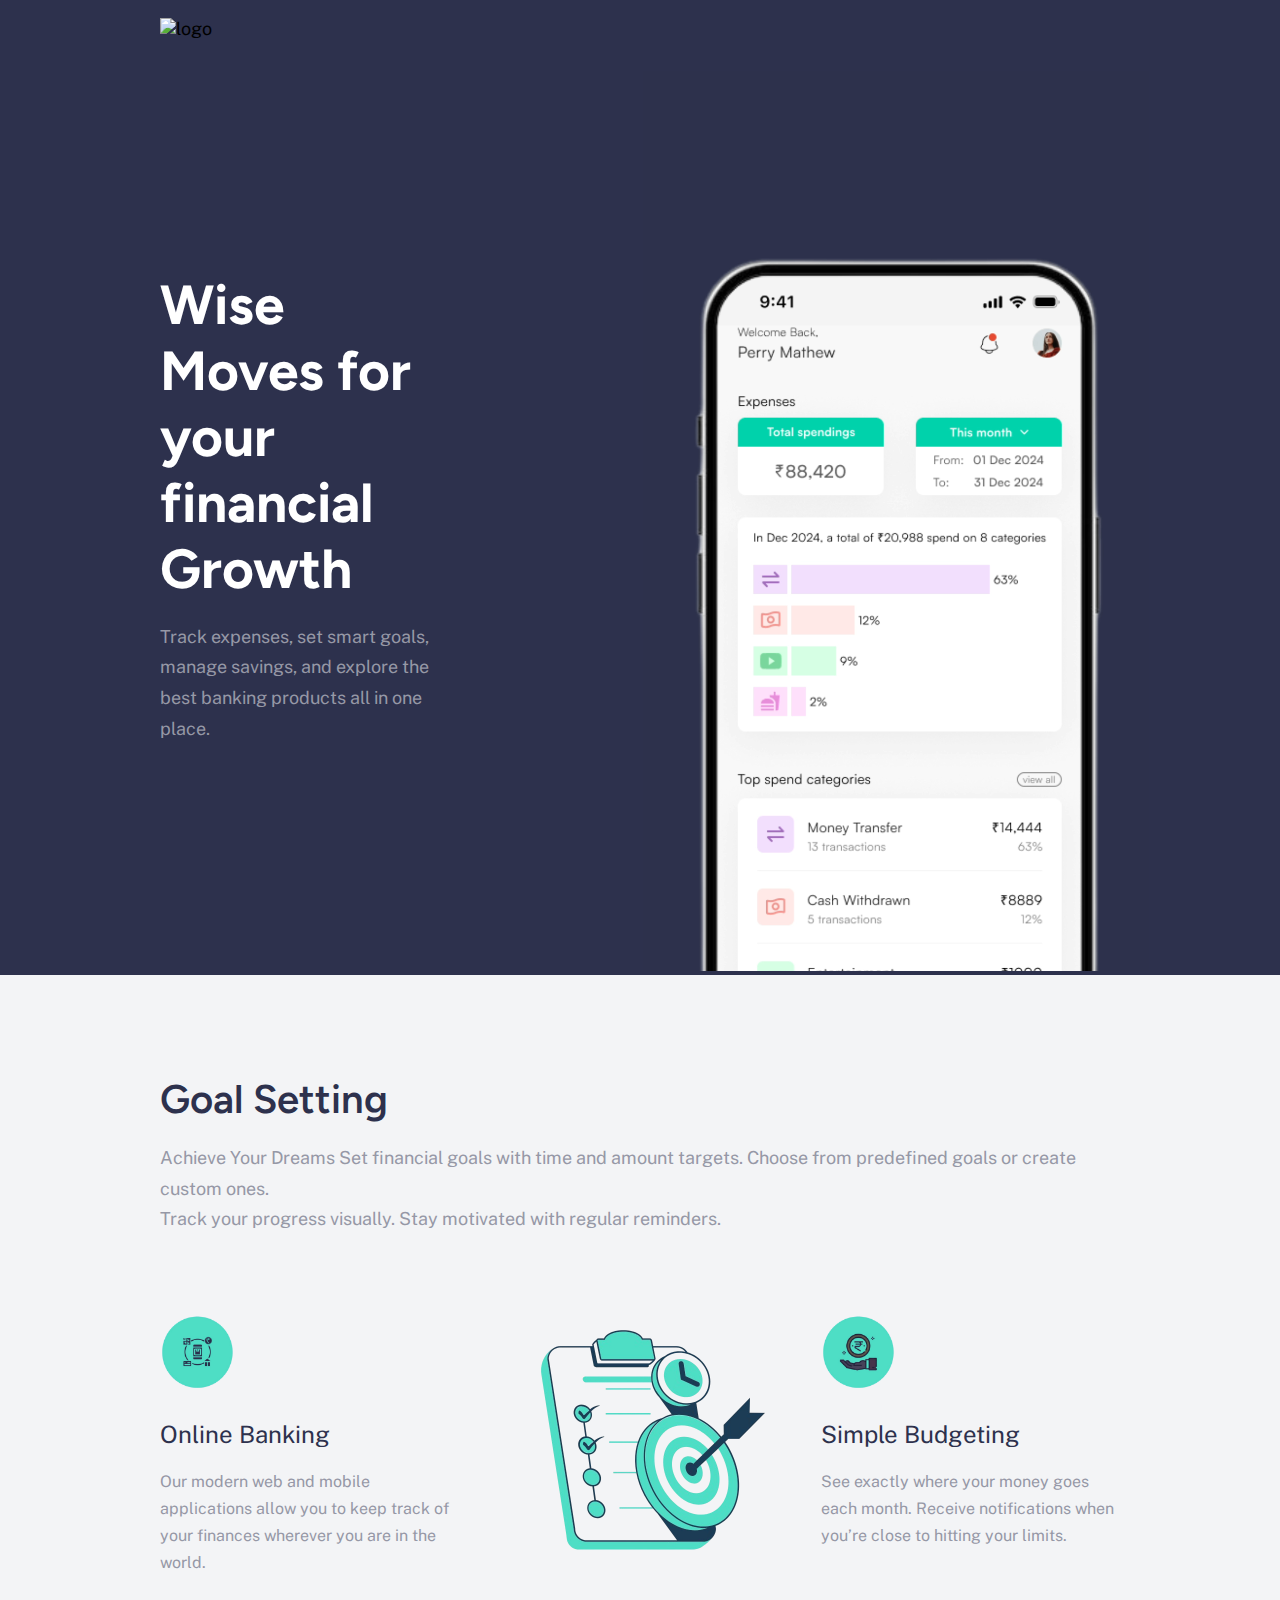
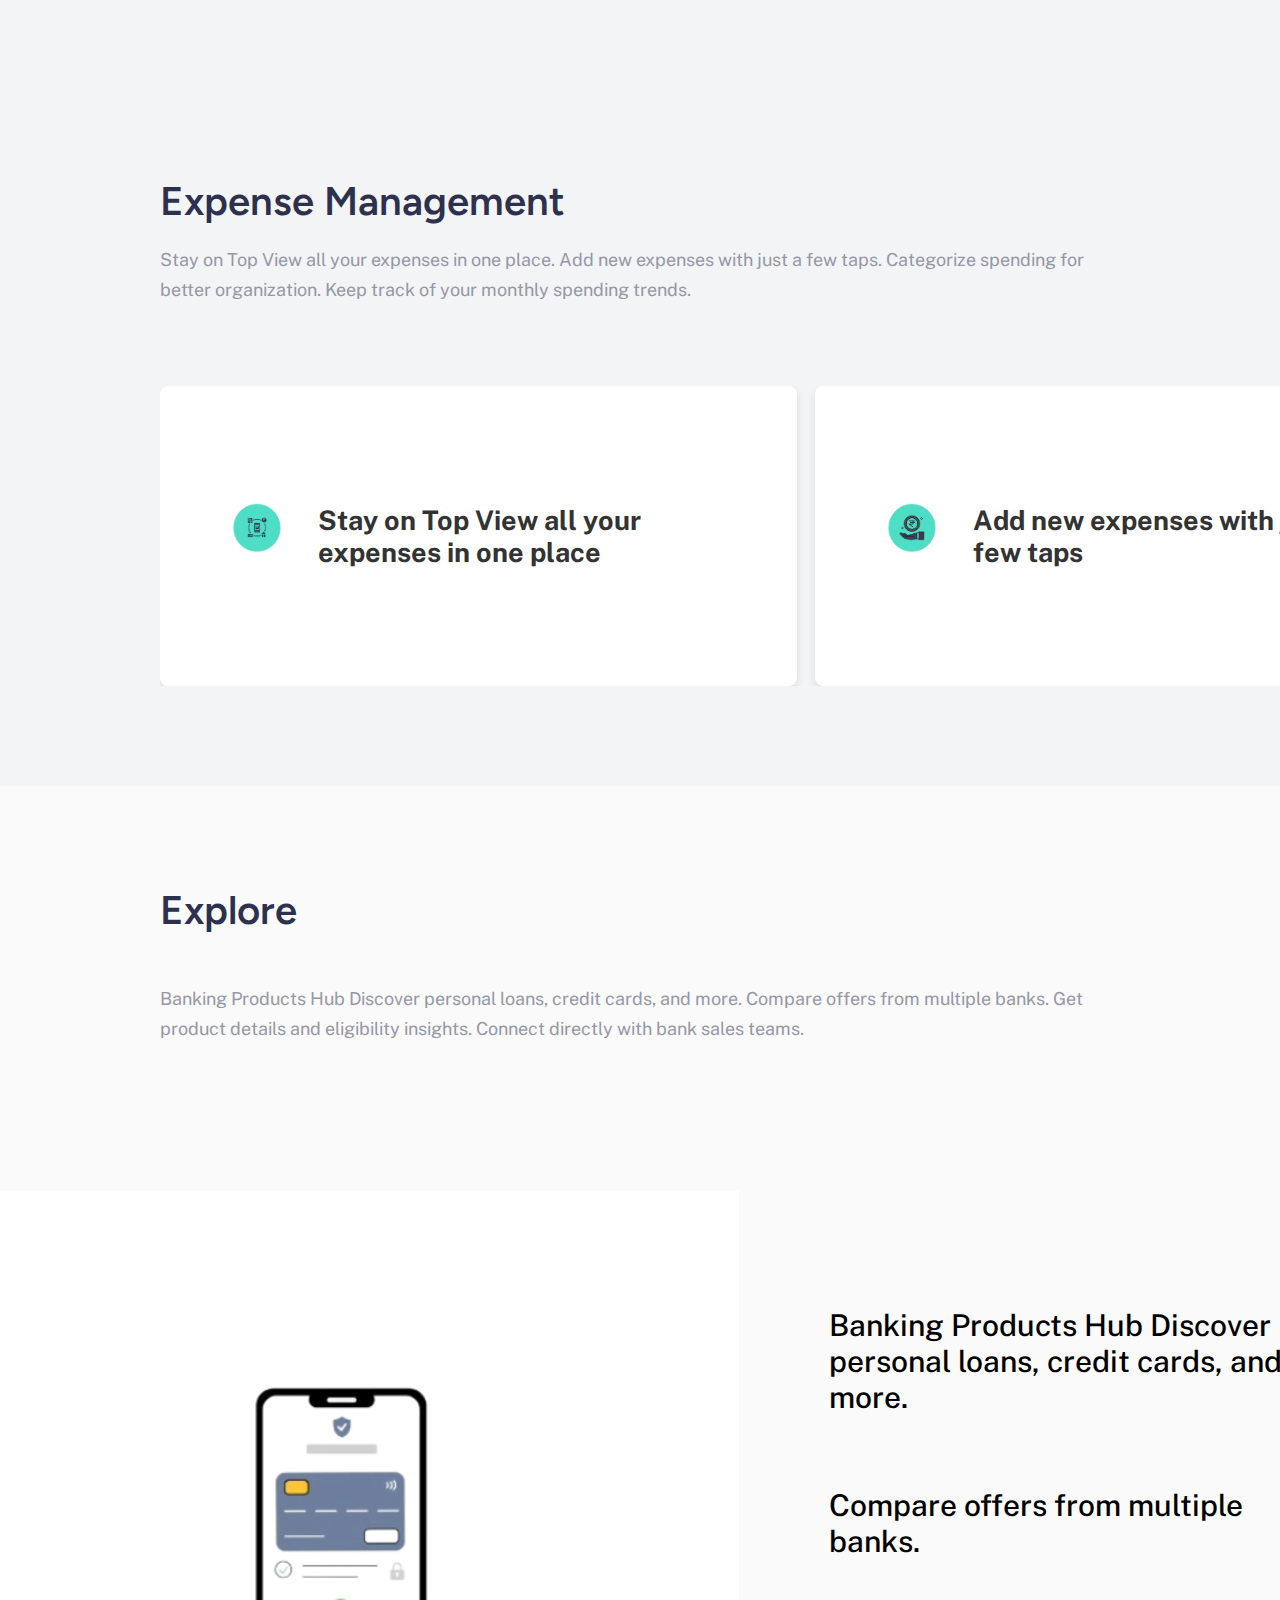
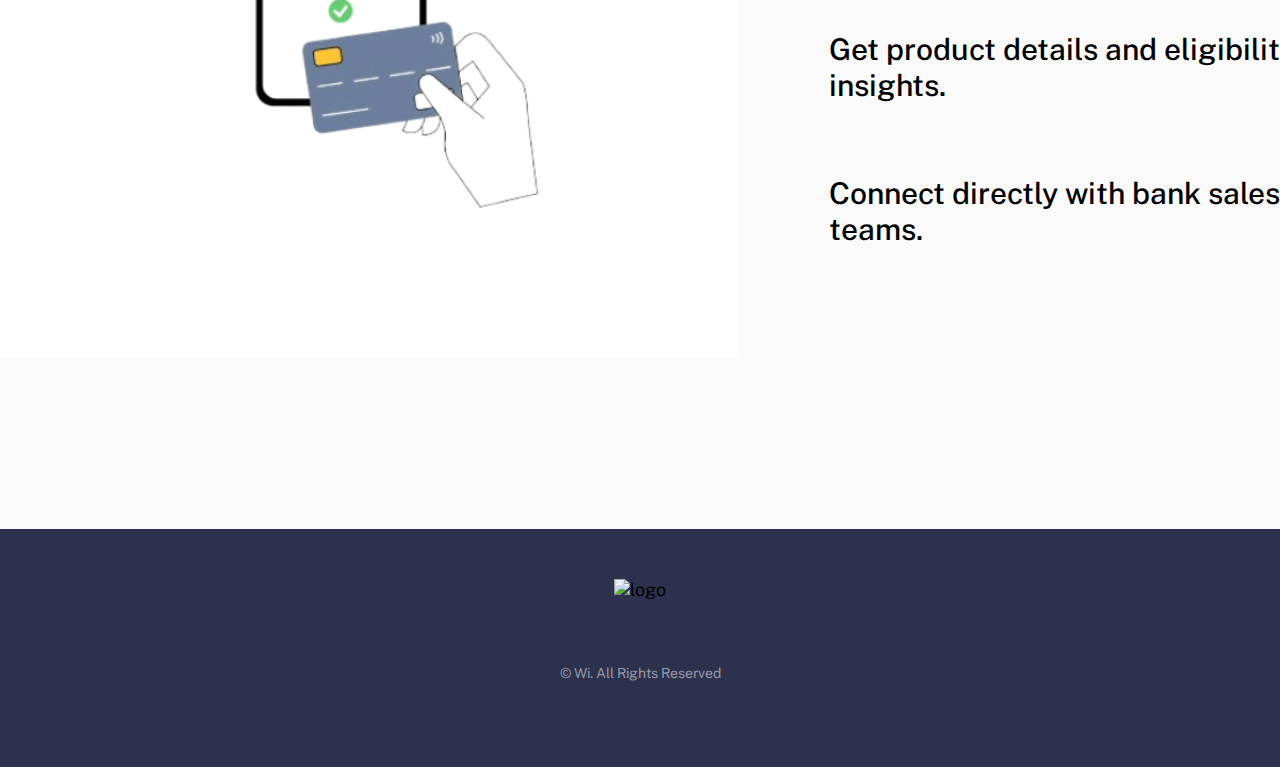
==== commit e49ea8a1: "Explore New Video Added" ====
--- a/index.html
+++ b/index.html
@@ -371,7 +371,11 @@
 
         <div class="explore-card">
           <div class="explore-card-1">
-            <img src="./images/image-mockups.png" alt="img for Easybank Banner" class="home-img" width="100%">
+            <video class="banner-video" autoplay loop muted playsinline>
+              <source src="./videos/explore_vid.mp4" type="video/mp4">
+              Your browser does not support the video tag.
+            </video>
+            <!-- <img src="./images/image-mockups.png" alt="img for Easybank Banner" class="home-img" width="100%"> -->
           </div>
 
           <div class="explore-card-2">
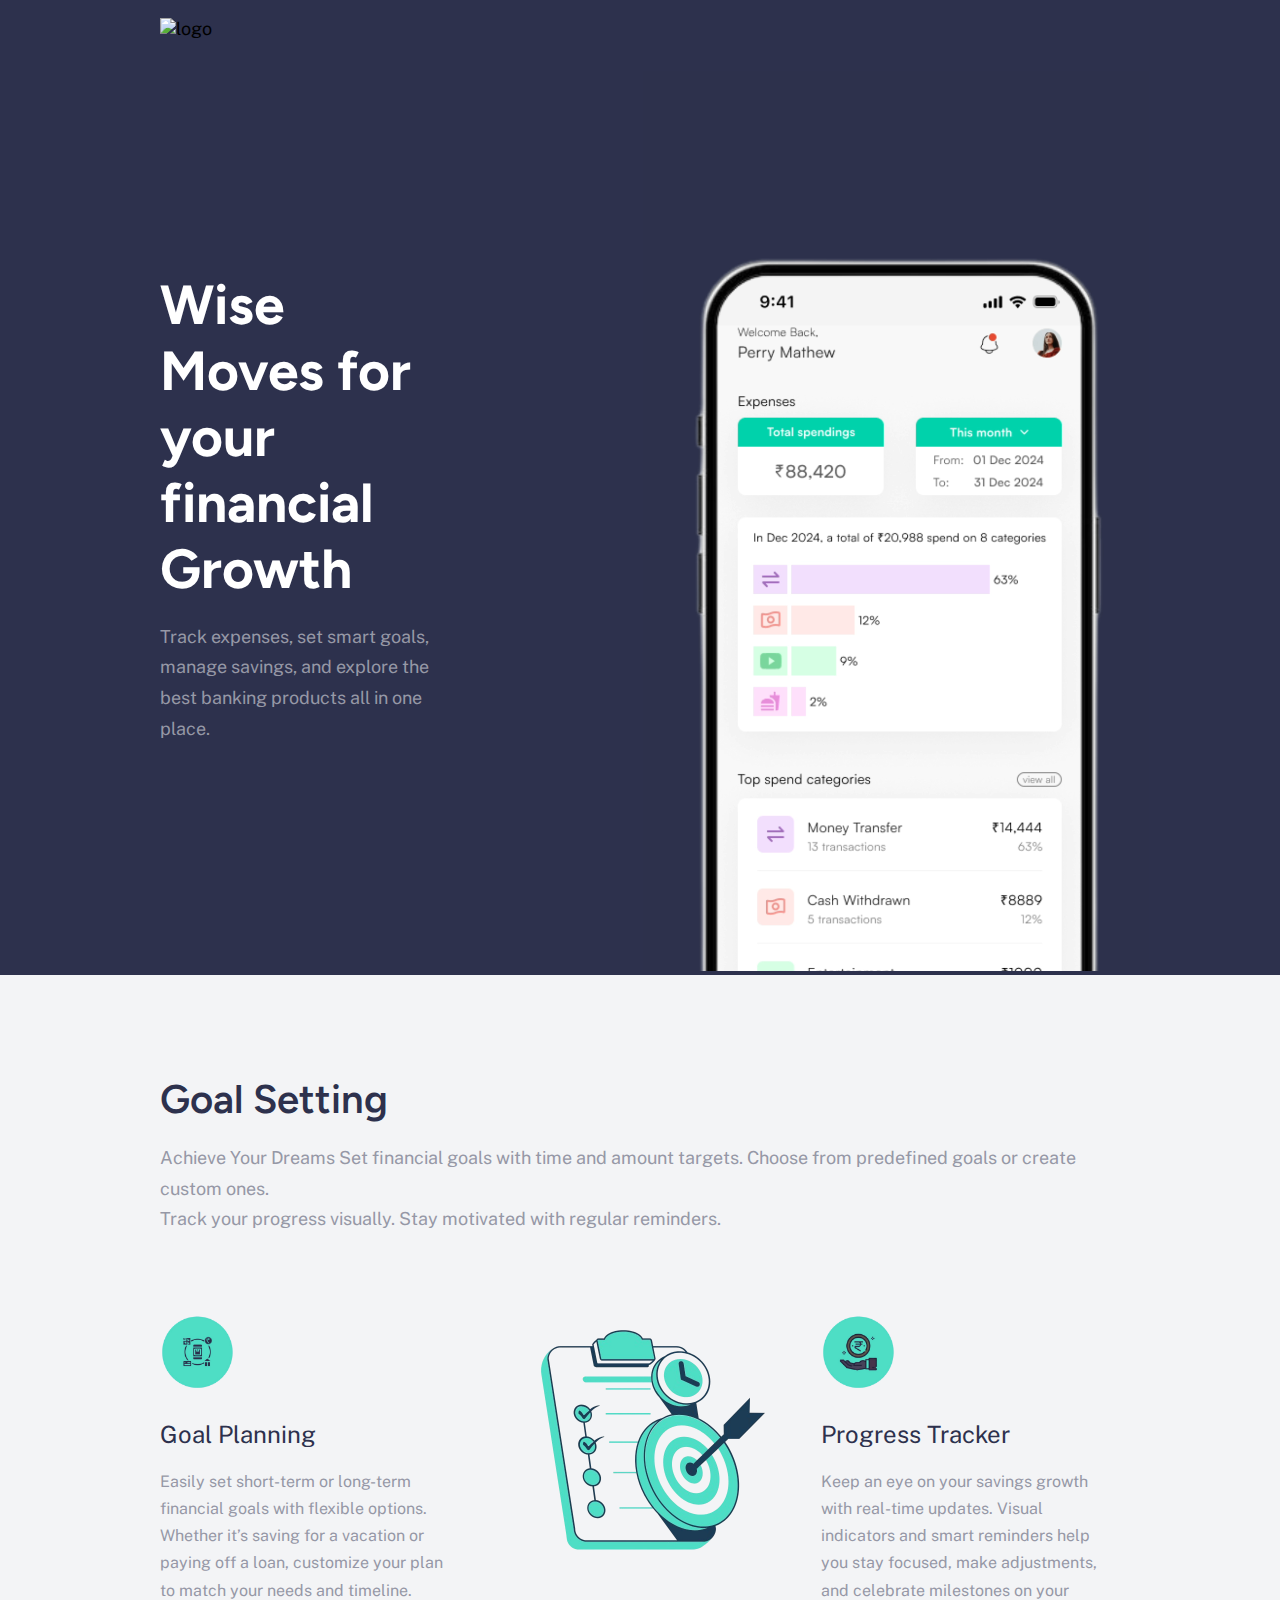
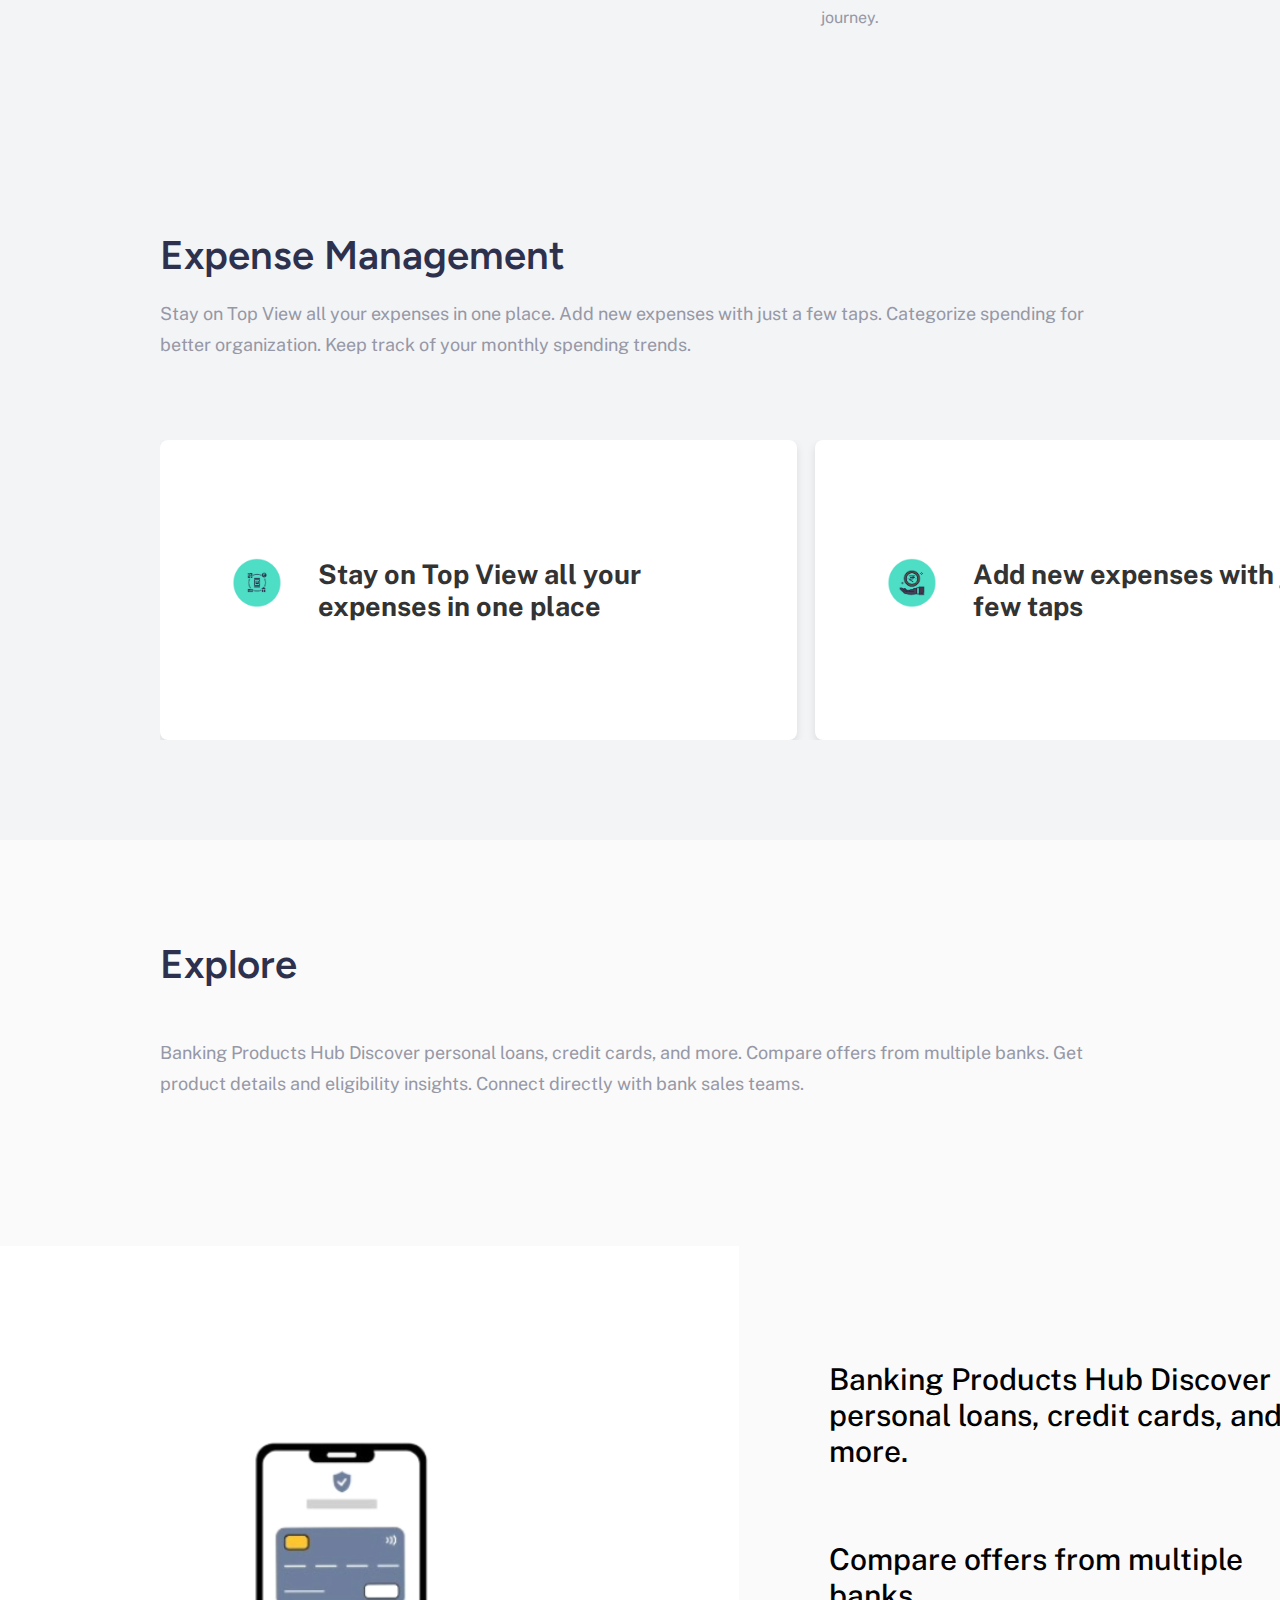
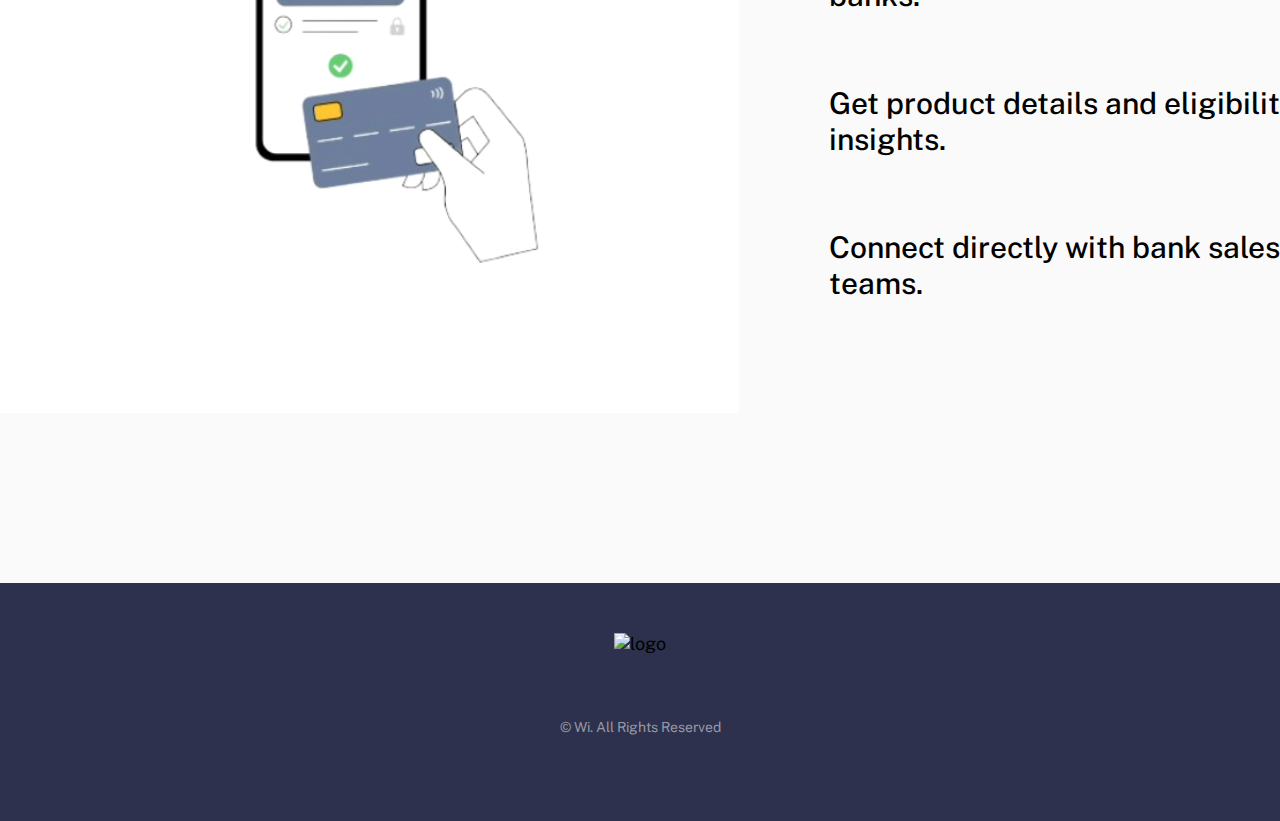
==== commit 1ac04967: "Goal Section Content Updated" ====
--- a/index.html
+++ b/index.html
@@ -143,10 +143,9 @@
           <div class="service-card">
             <img src="./images/expense-card-img-1.png" alt="Icon for online banking" class="card-icon" style="height: 75px;width: 75px;">
 
-            <h3 class="card-title">Online Banking</h3>
-
-            <p class="card-text">Our modern web and mobile applications allow you to keep track of your finances
-              wherever you are in the world.</p>
+            <h3 class="card-title">Goal Planning</h3>
+
+            <p class="card-text">Easily set short-term or long-term financial goals with flexible options. Whether it’s saving for a vacation or paying off a loan, customize your plan to match your needs and timeline.</p>
           </div>
 
           <div class="col-md-2 p-4 p-sm-5 center">
@@ -160,10 +159,9 @@
           <div class="service-card">
             <img src="./images/expense-card-img-2.png" alt="Icon for simple budgeting" class="card-icon" style="height: 75px;width: 75px;">
 
-            <h3 class="card-title">Simple Budgeting</h3>
-
-            <p class="card-text">See exactly where your money goes each month. Receive notifications when you’re
-              close to hitting your limits.</p>
+            <h3 class="card-title">Progress Tracker</h3>
+
+            <p class="card-text">Keep an eye on your savings growth with real-time updates. Visual indicators and smart reminders help you stay focused, make adjustments, and celebrate milestones on your journey.</p>
           </div>
 
           <!-- <div class="service-card">
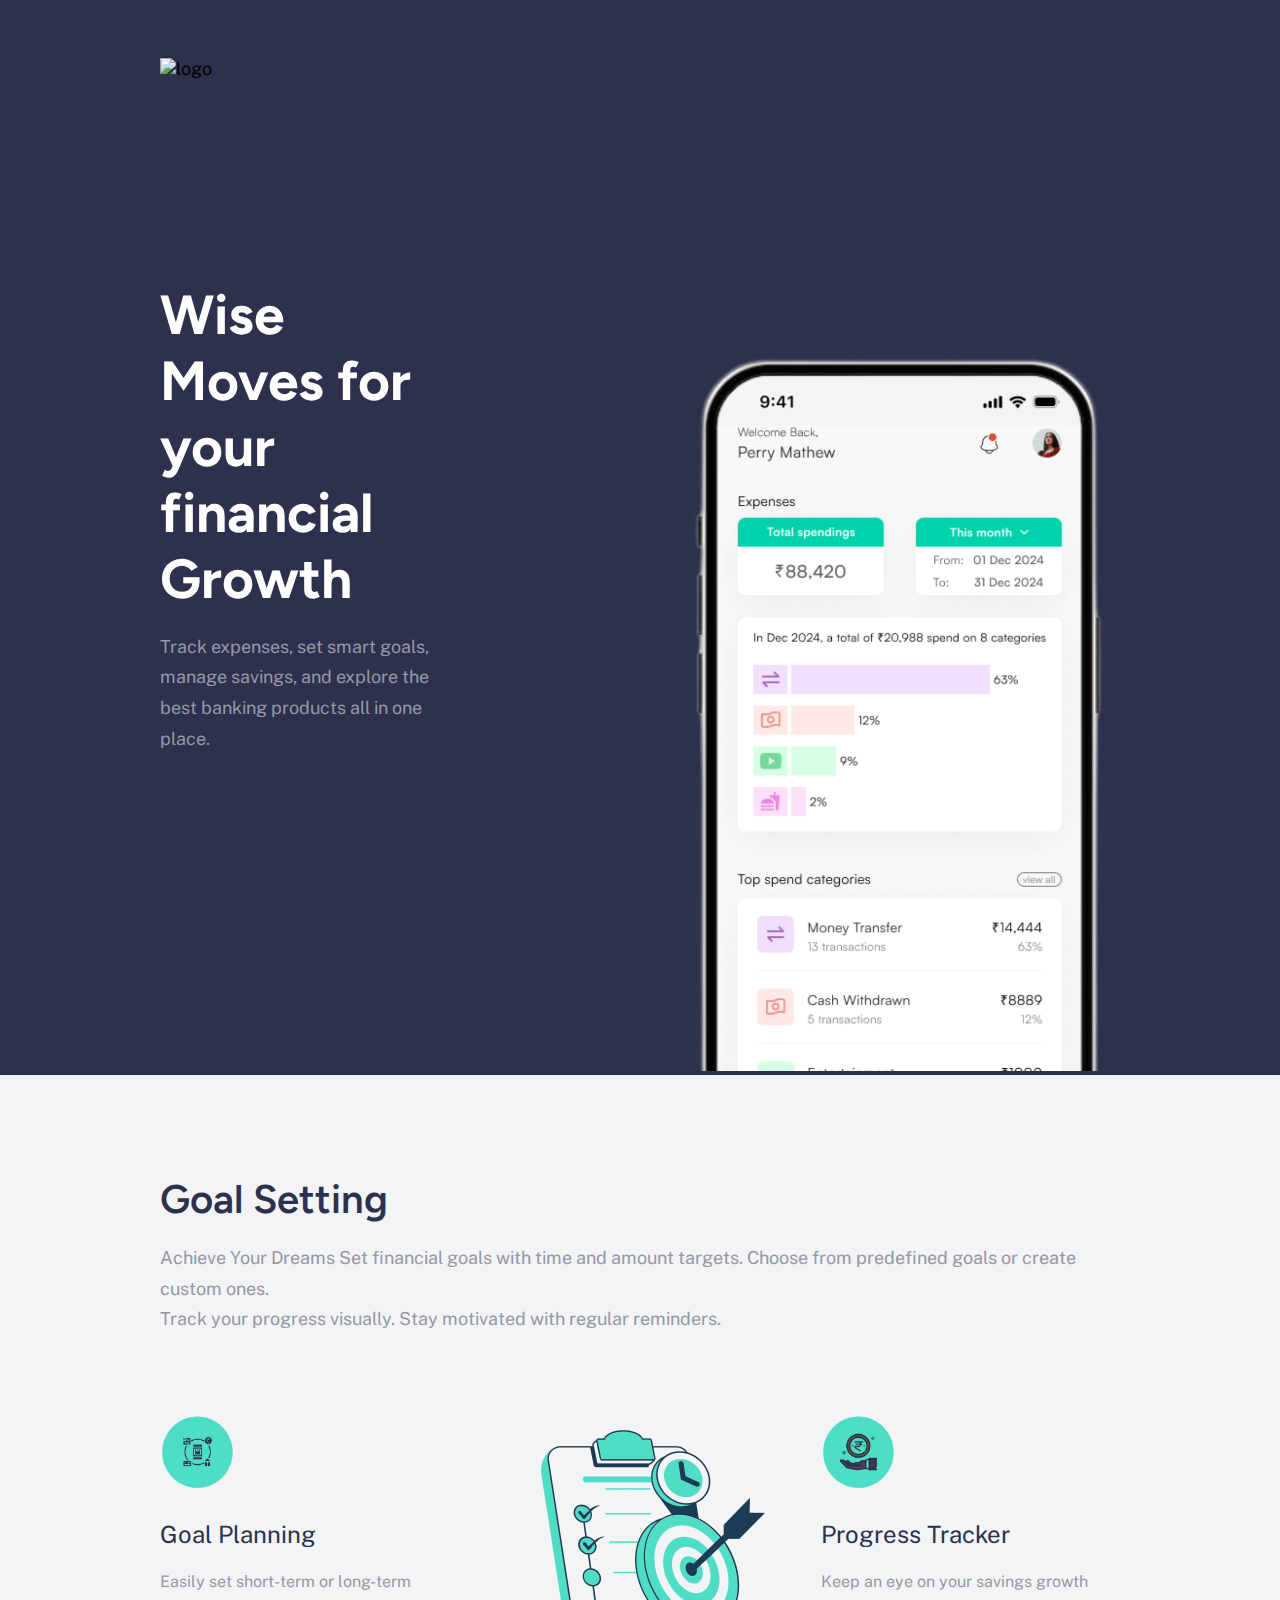
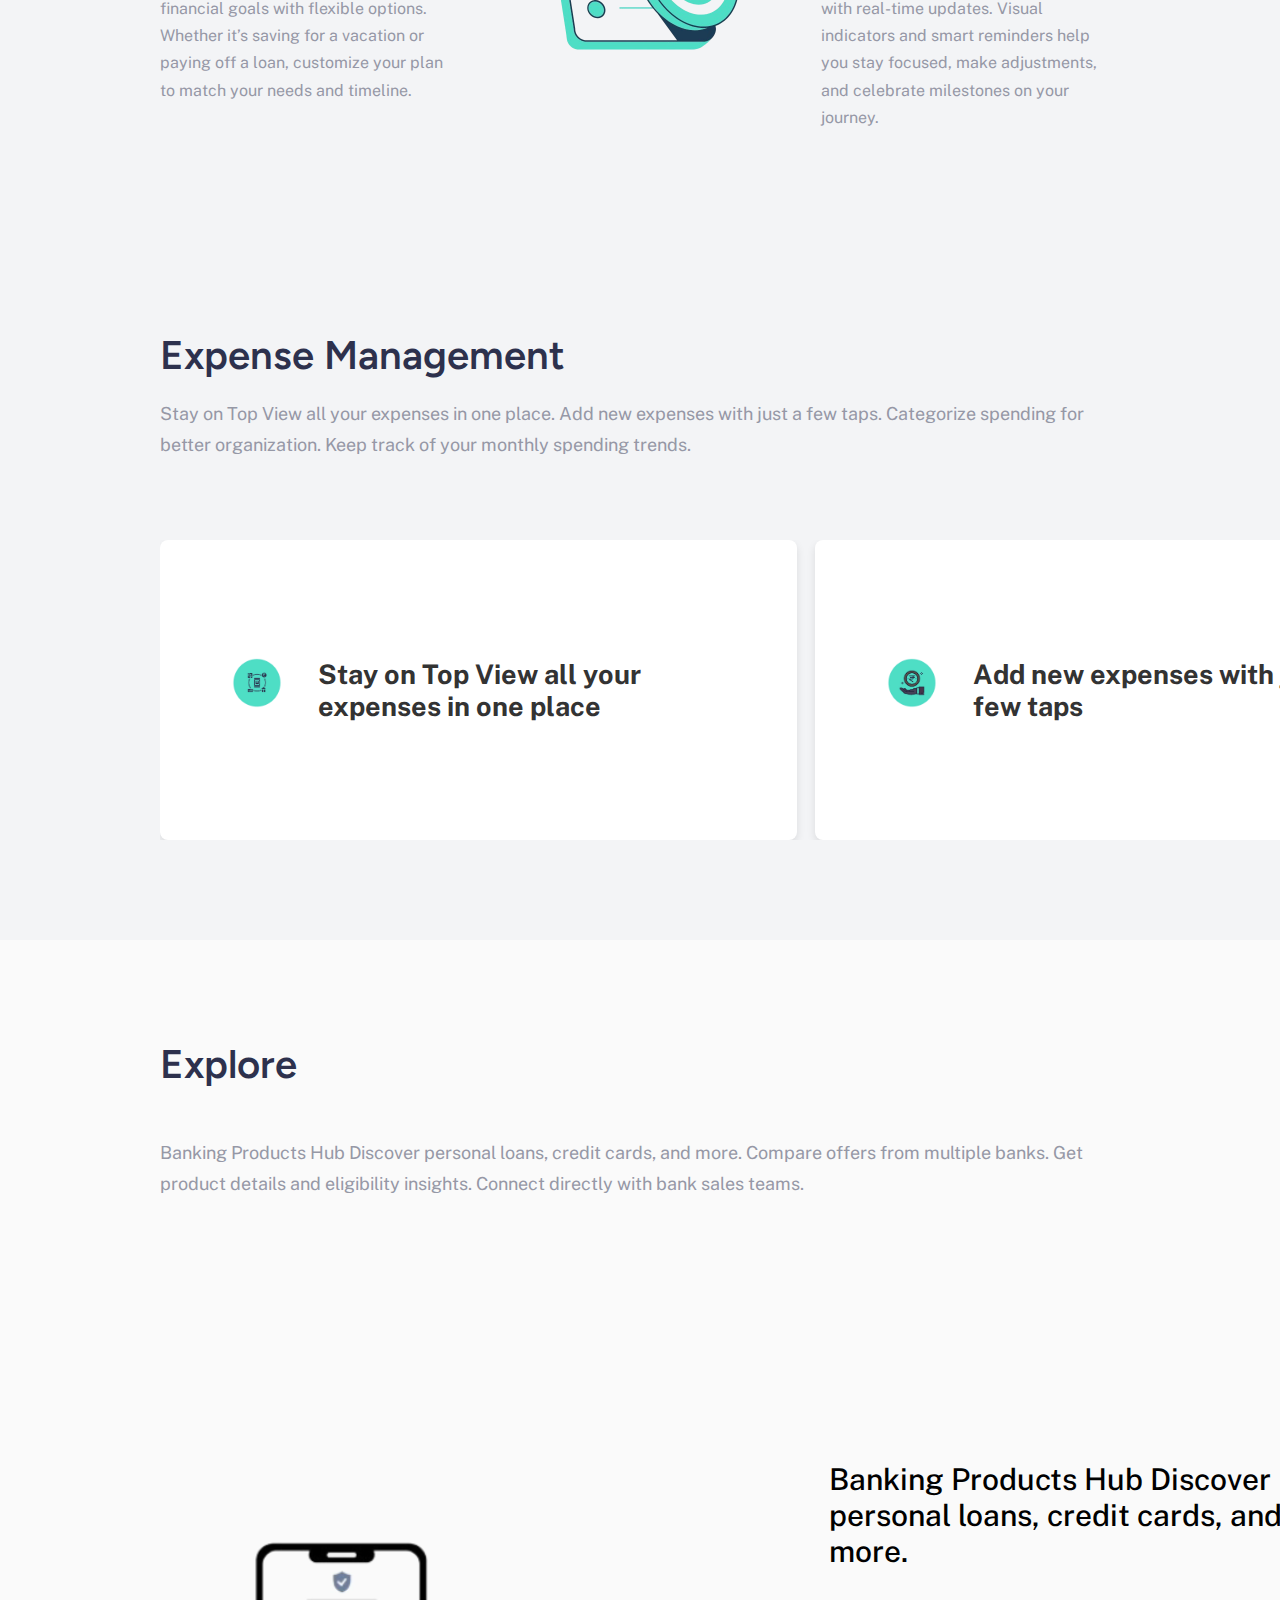
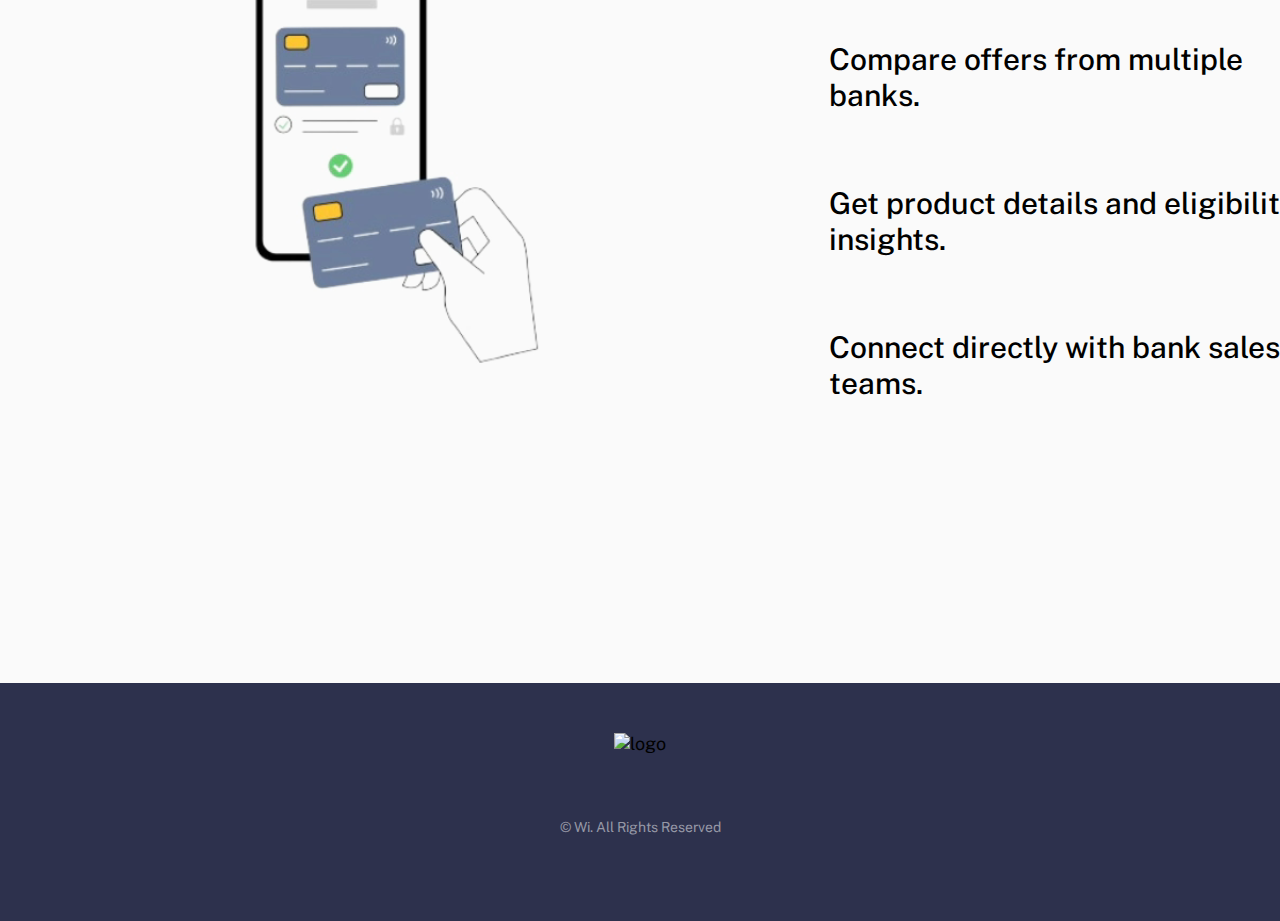
==== commit 4e4016dd: "Explore Section Updated" ====
--- a/index.html
+++ b/index.html
@@ -58,7 +58,7 @@
           </g>
         </svg> -->
 
-        <img src="./images/nav-logo__1.png" alt="logo" style="height: 35px; margin: 1rem 0;">
+        <img src="./images/nav-logo__1.png" alt="logo" class="nav-logo">
 
         <!-- <button class="navbar-toggle-btn">
           <span class="one"></span>
--- a/style.css
+++ b/style.css
@@ -186,7 +186,6 @@
 
 .home {
   background: var(--dark-blue);
-  padding-bottom: 60px;
 }
 
 .home-img-box {
@@ -469,7 +468,7 @@
   
   header { position: static; }
 
-  .navbar { padding: 0 var(--px); }
+  .navbar { padding: 40px var(--px); }
 
   .navbar-toggle-btn { display: none; }
 
@@ -664,6 +663,15 @@
 @media (min-width: 1200px) {
 
   :root { --px: 160px; }
+
+  .wrapper {
+    margin-top: -10rem;
+  }
+  
+  .nav-logo {
+    height: 55px; 
+    margin: 1rem 0;
+  }
 
 }
 
@@ -731,6 +739,36 @@
   margin-top: 25px;
 }
 
+.explore-card {
+  display: flex;
+  gap: 5rem;
+  justify-content: center;
+  align-items: center;
+  width: 100%;
+}
+
+.explore-card-1 img {
+  min-width: 50%;
+}
+
+.explore-card-2 {
+  min-width: 50%;
+}
+
+.explore-card-2 {
+  display: flex;
+  flex-direction: column;
+  justify-content: center;
+  align-items: center;
+}
+
+.explore-card-2 h4 {
+  margin: 2rem 0;
+  font-size: 30px;
+  font-weight: 500;
+  line-height: 36px;
+}
+
 @media (max-width: 600px) {
   .slider-wrapper {
       width: 100%;
@@ -760,37 +798,19 @@
     height: fit-content;
   }
 
-}
-
-.explore-card {
-  display: flex;
-  gap: 5rem;
-  justify-content: center;
-  align-items: center;
-  width: 100%;
-}
-
-.explore-card-1 img {
-  min-width: 50%;
-}
-
-.explore-card-2 {
-  min-width: 50%;
-}
-
-.explore-card-2 {
-  display: flex;
-  flex-direction: column;
-  justify-content: center;
-  align-items: center;
-}
-
-.explore-card-2 h4 {
-  margin: 2rem 0;
-  font-size: 30px;
-  font-weight: 500;
-  line-height: 36px;
-}
+  .explore-video {
+    width: fit-content;
+    height: fit-content;
+  }
+
+  .explore-card {
+    flex-direction: column;
+    gap: 1rem;
+  }
+
+}
+
+
 
 
 .footer-content {
@@ -820,8 +840,19 @@
   height: 900px;
 }
 
+.explore-video {
+  width: 767px;
+  height: 900px;
+}
+
 @media (max-width: 600px) {
   .banner-video {
+    width: 100%;
+    height: 45vh;
+    margin-top: -4rem;
+  }
+
+  .explore-video {
     width: 100%;
     height: 70vh;
     margin-top: -4rem;
@@ -837,8 +868,15 @@
   }
 
   .wrapper {
-    margin-top: 1rem;
-  }
-
-}
-
+    margin-top: 0rem;
+  }
+
+  .nav-logo {
+    height: 35px;
+    margin: 1rem;
+  }
+
+  .service {
+    padding: 60px 0;
+  }
+}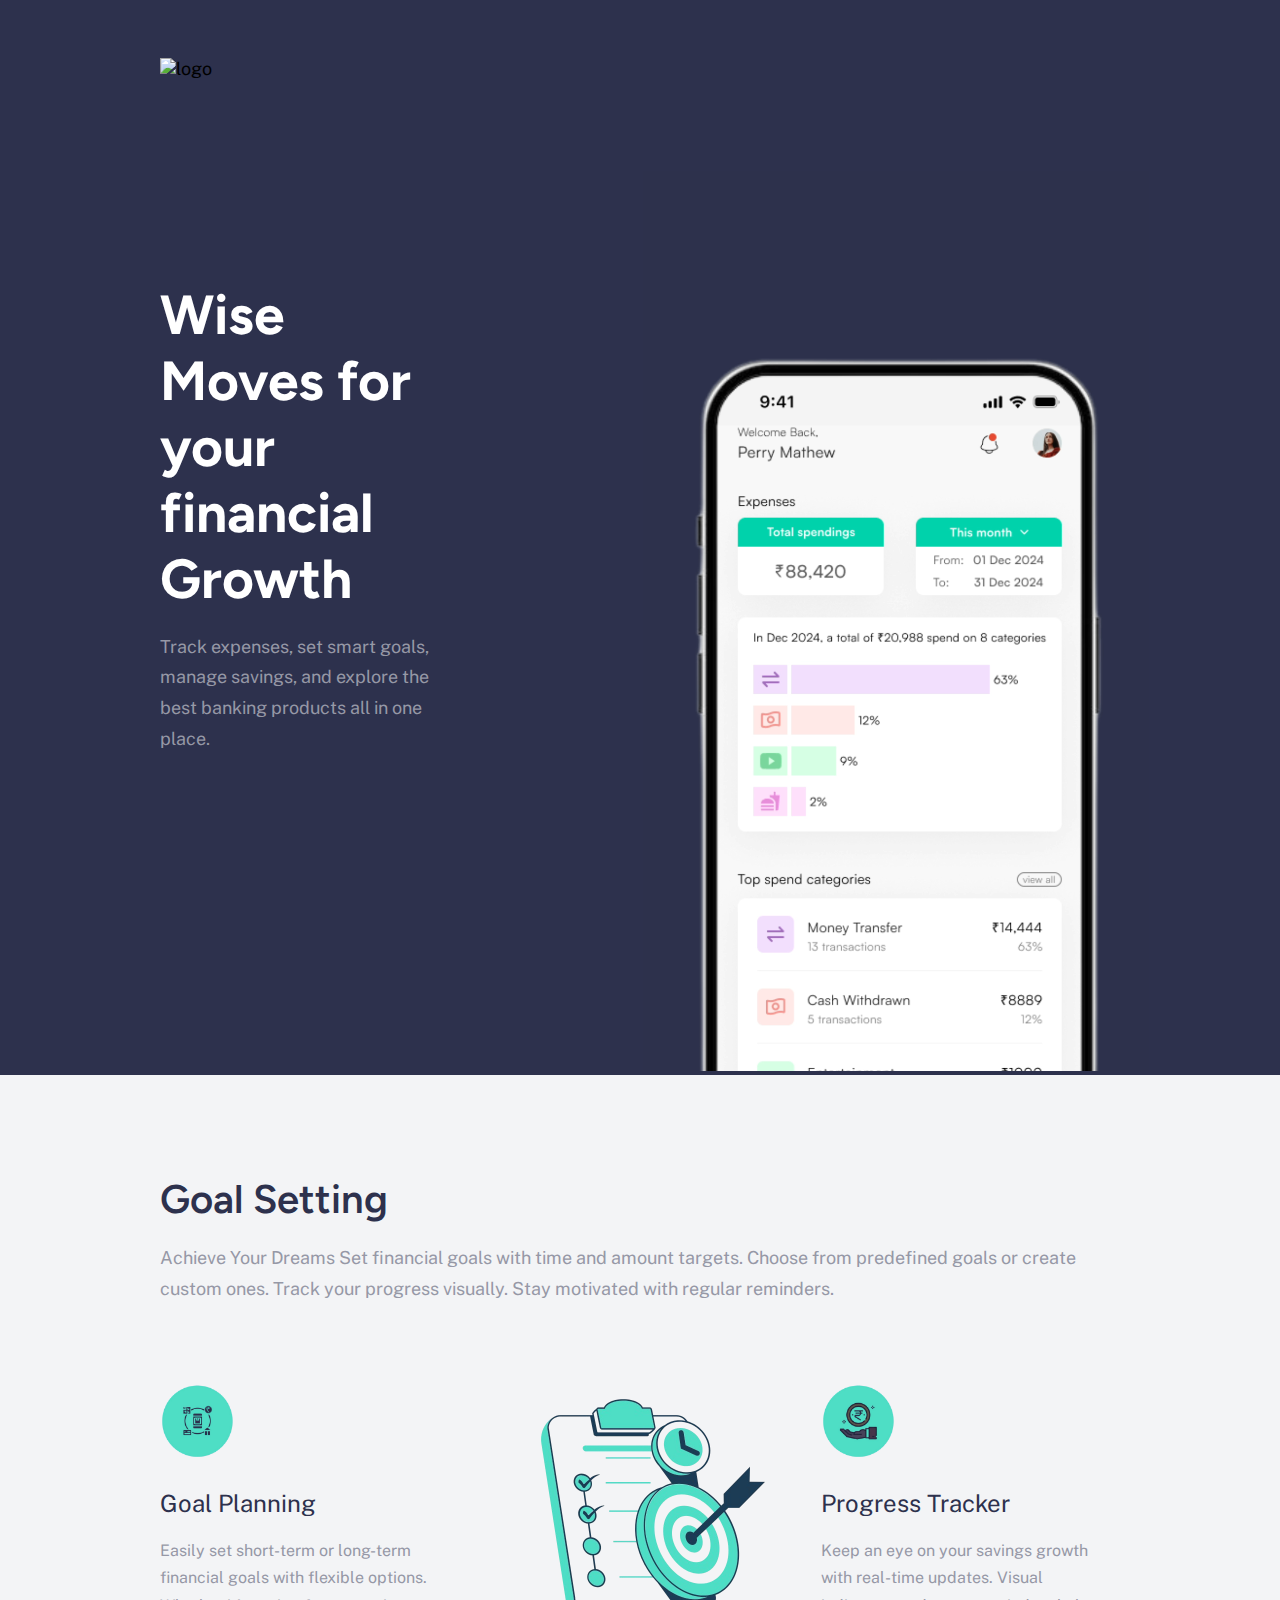
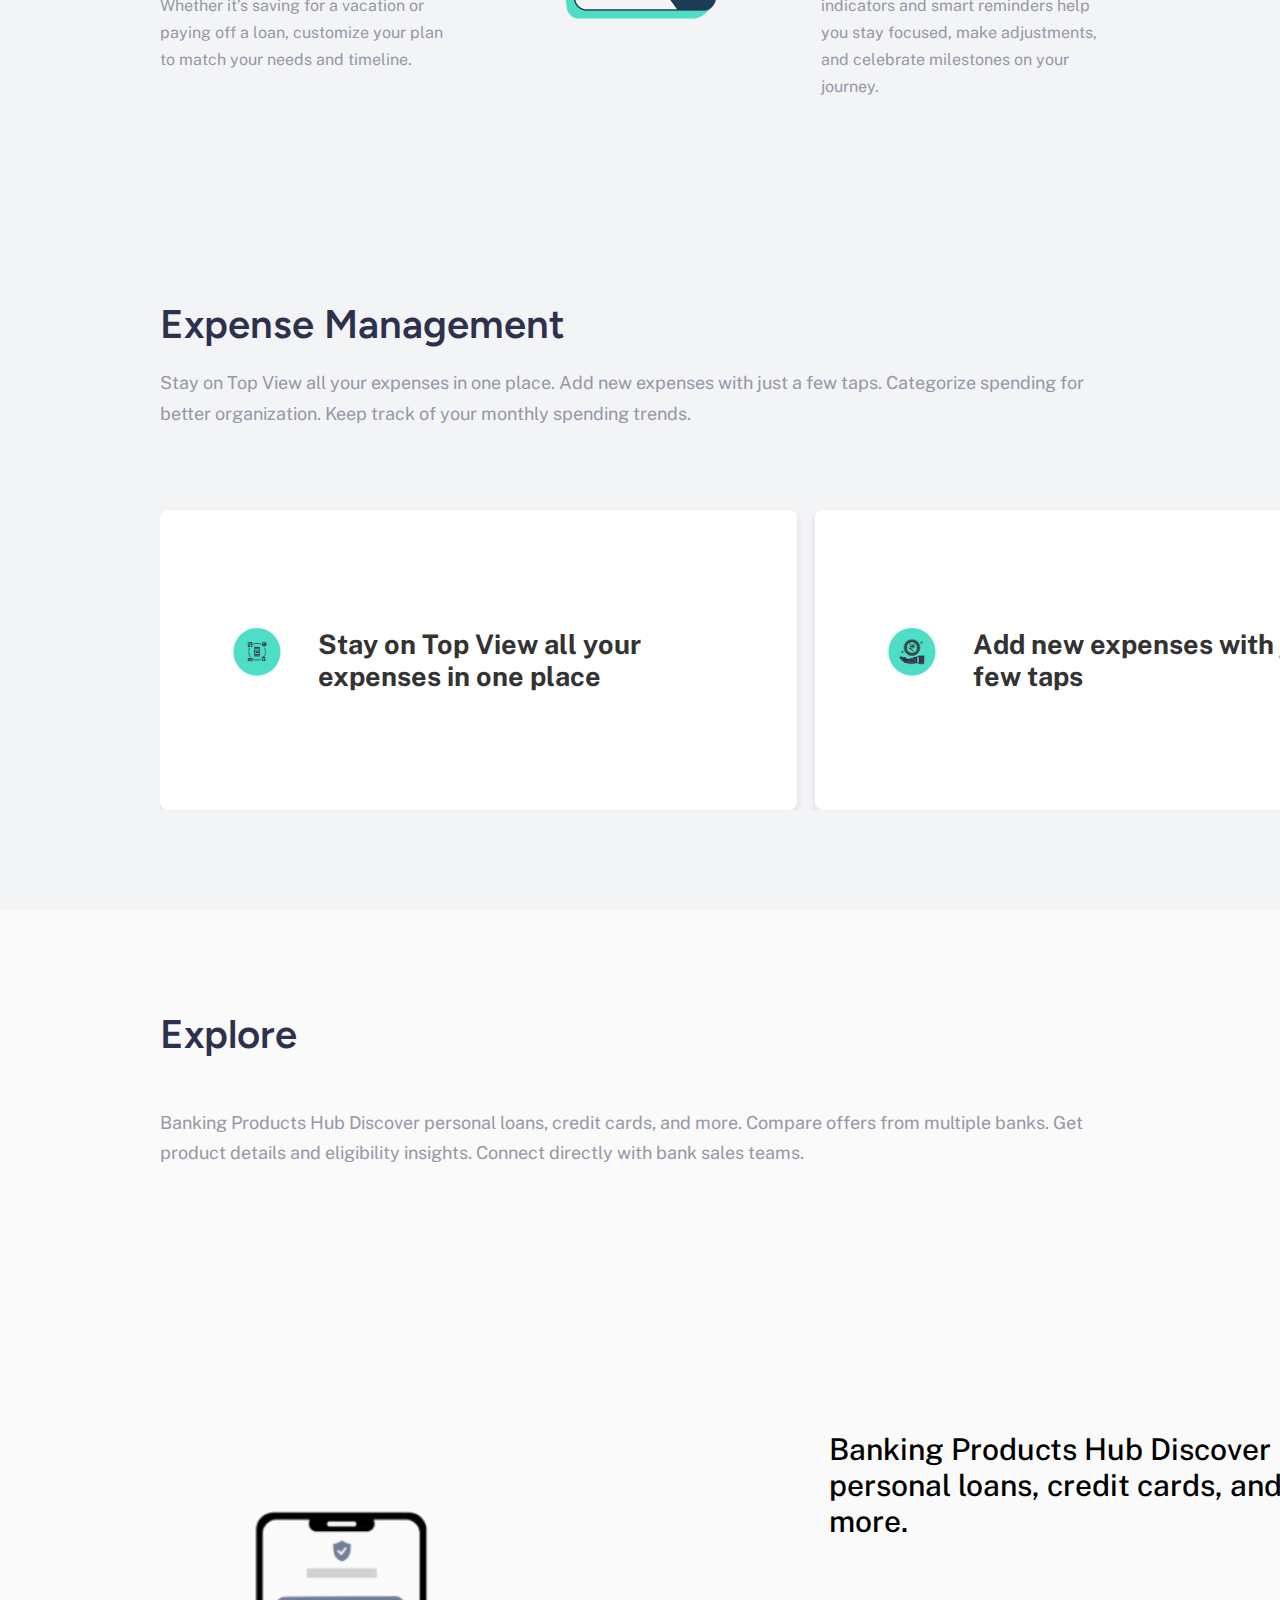
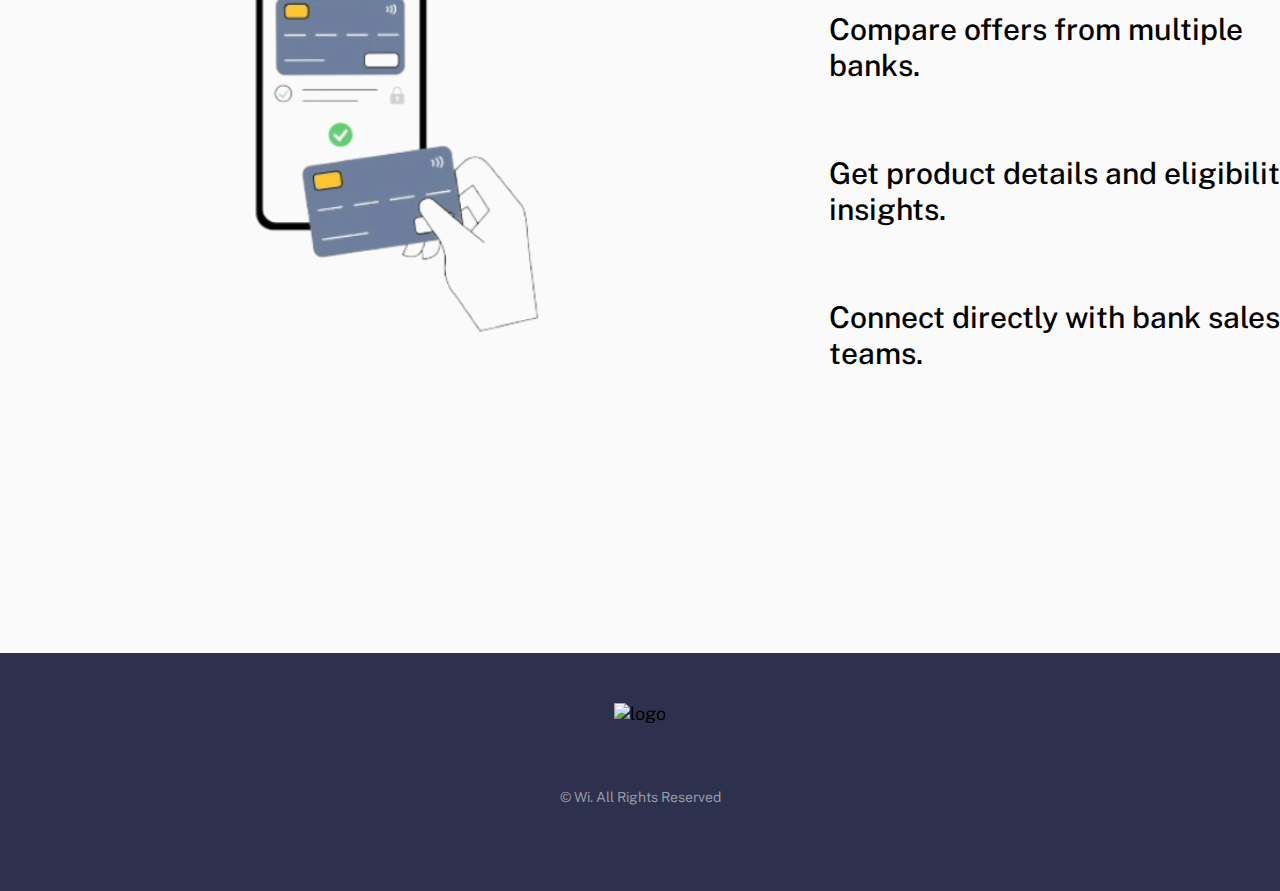
==== commit bb548d43: "Goal Section Updated" ====
--- a/index.html
+++ b/index.html
@@ -133,7 +133,6 @@
 
         <p class="section-text">
           Achieve Your Dreams Set financial goals with time and amount targets. Choose from predefined goals or create custom ones.
-          <br/>
           Track your progress visually. Stay motivated with regular reminders.
         </p>
 
--- a/style.css
+++ b/style.css
@@ -849,13 +849,13 @@
   .banner-video {
     width: 100%;
     height: 45vh;
-    margin-top: -4rem;
+    margin-top: -3rem;
   }
 
   .explore-video {
     width: 100%;
     height: 70vh;
-    margin-top: -4rem;
+    margin-top: -3rem;
   }
 
   .home .wrapper {
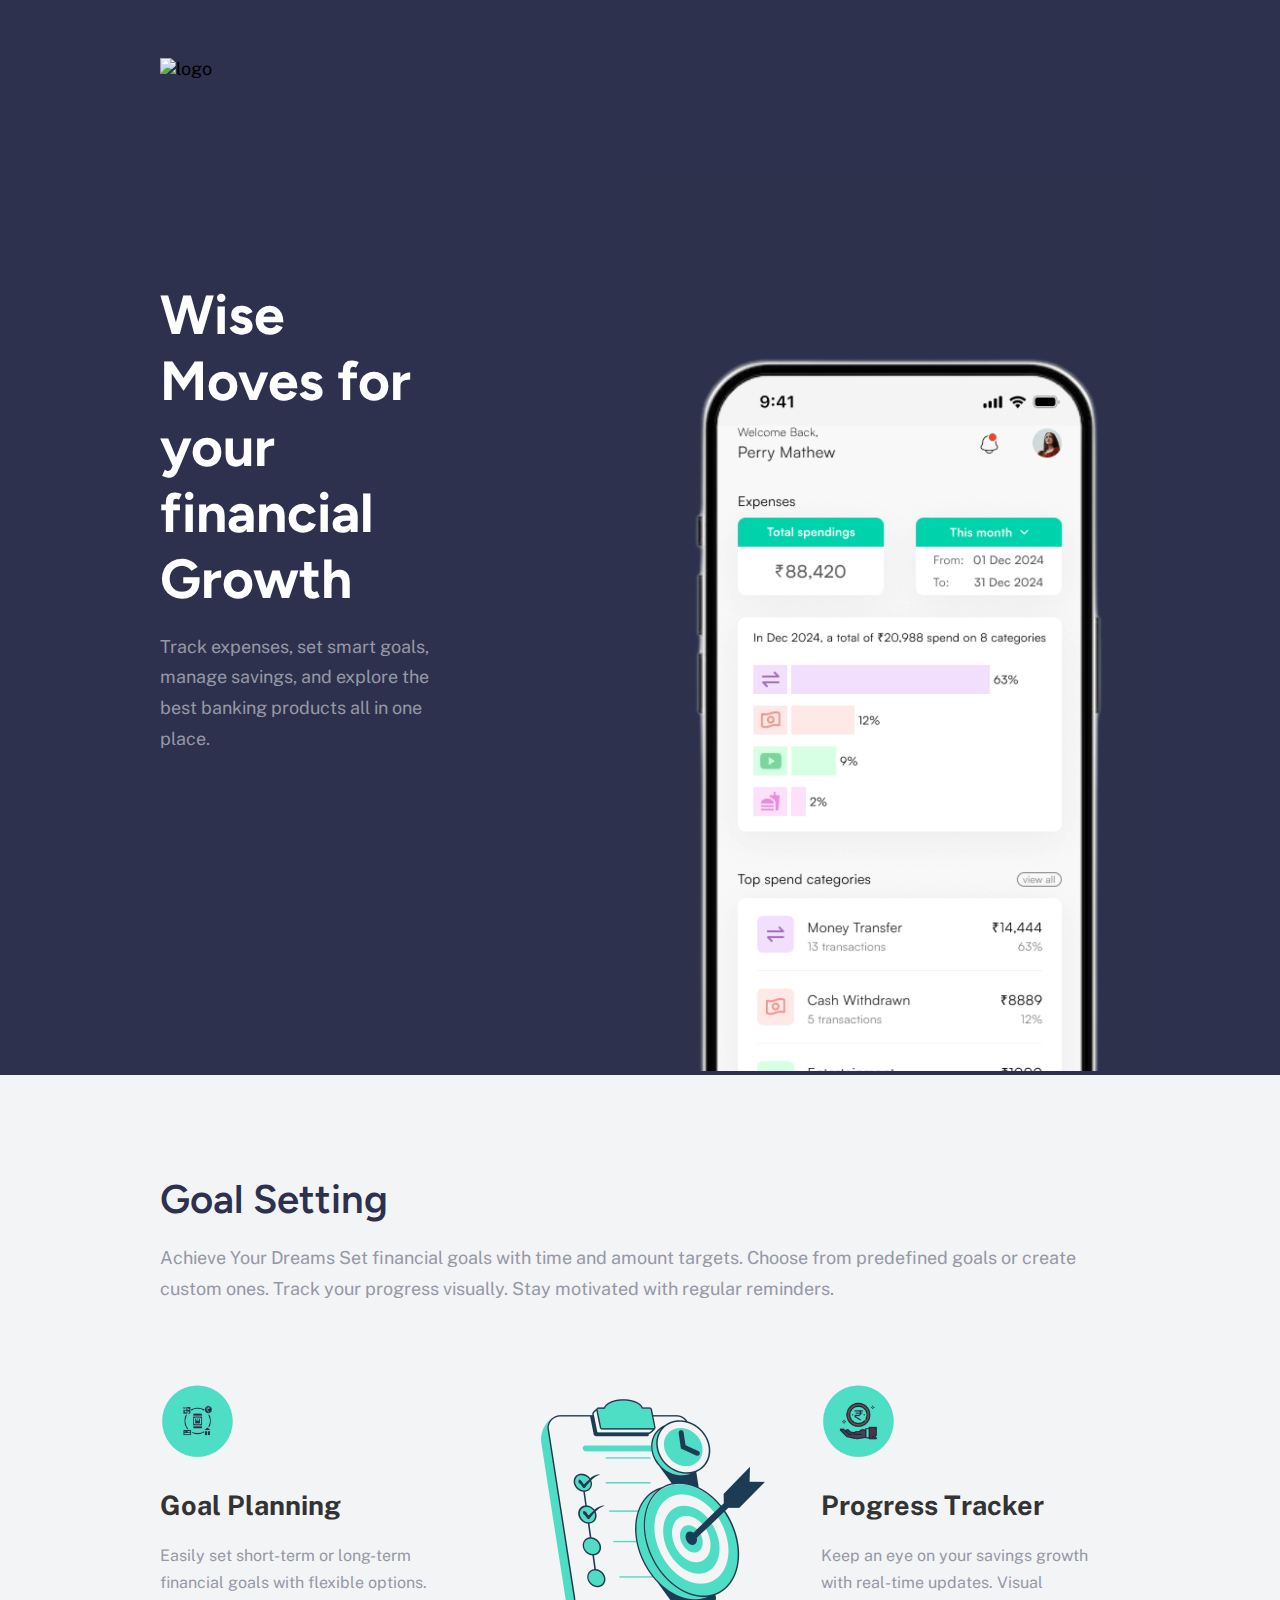
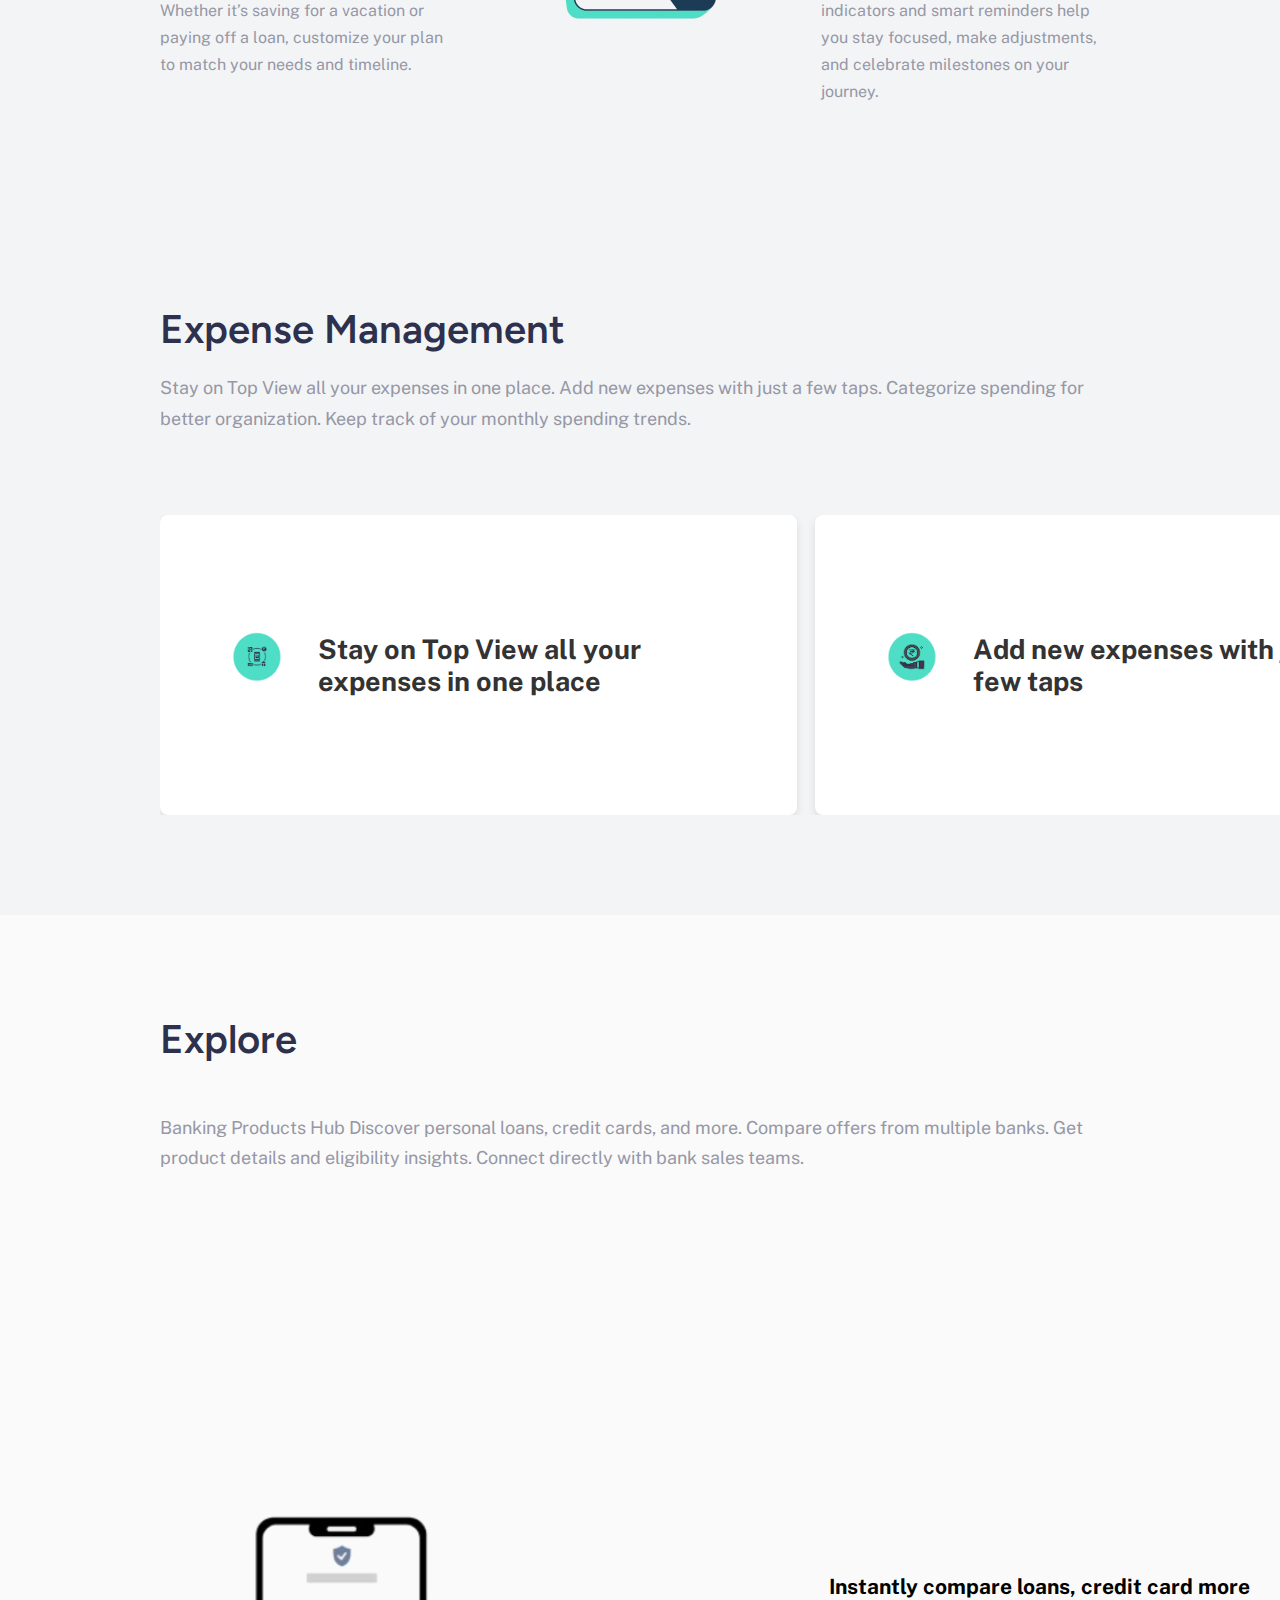
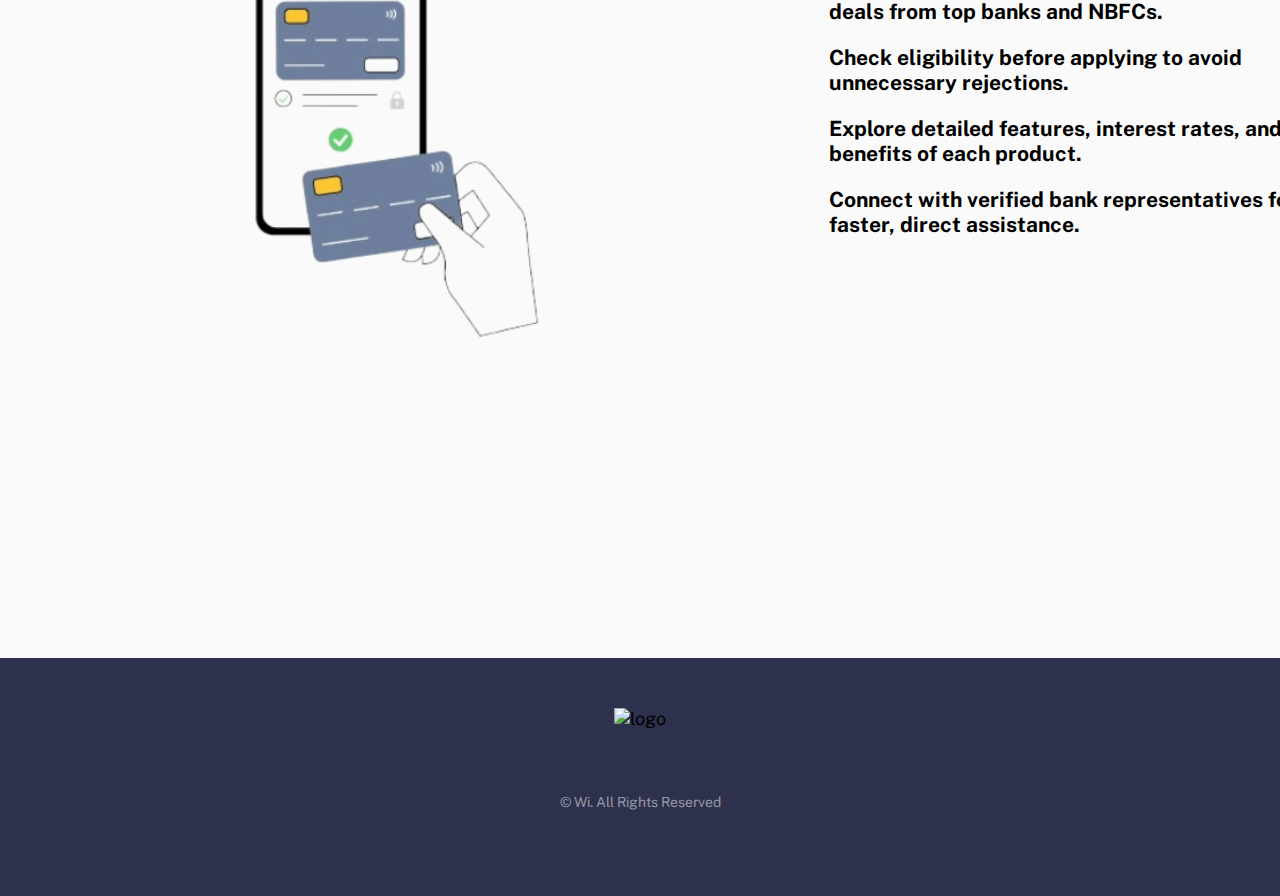
==== commit d1a509d3: "Explore Section Updated" ====
--- a/index.html
+++ b/index.html
@@ -142,8 +142,8 @@
           <div class="service-card">
             <img src="./images/expense-card-img-1.png" alt="Icon for online banking" class="card-icon" style="height: 75px;width: 75px;">
 
-            <h3 class="card-title">Goal Planning</h3>
-
+            <h3 class="expense-card-title">Goal Planning</h3>
+            <br>
             <p class="card-text">Easily set short-term or long-term financial goals with flexible options. Whether it’s saving for a vacation or paying off a loan, customize your plan to match your needs and timeline.</p>
           </div>
 
@@ -158,8 +158,8 @@
           <div class="service-card">
             <img src="./images/expense-card-img-2.png" alt="Icon for simple budgeting" class="card-icon" style="height: 75px;width: 75px;">
 
-            <h3 class="card-title">Progress Tracker</h3>
-
+            <h3 class="expense-card-title">Progress Tracker</h3>
+            <br>
             <p class="card-text">Keep an eye on your savings growth with real-time updates. Visual indicators and smart reminders help you stay focused, make adjustments, and celebrate milestones on your journey.</p>
           </div>
 
@@ -376,13 +376,13 @@
           </div>
 
           <div class="explore-card-2">
-            <h4>Banking Products Hub Discover personal loans, credit cards, and more.</h4>
-
-            <h4>Compare offers from multiple banks.</h4>
-
-            <h4>Get product details and eligibility insights.</h4>
-
-            <h4>Connect directly with bank sales teams.</h4>
+            <h3>Instantly compare loans, credit card more deals from top banks and NBFCs.</h3>
+            <br>
+            <h3>Check eligibility before applying to avoid unnecessary rejections.</h3>
+            <br>
+            <h3>Explore detailed features, interest rates, and benefits of each product.</h3>
+            <br>
+            <h3>Connect with verified bank representatives for faster, direct assistance.</h3>
           </div>
         </div>
 
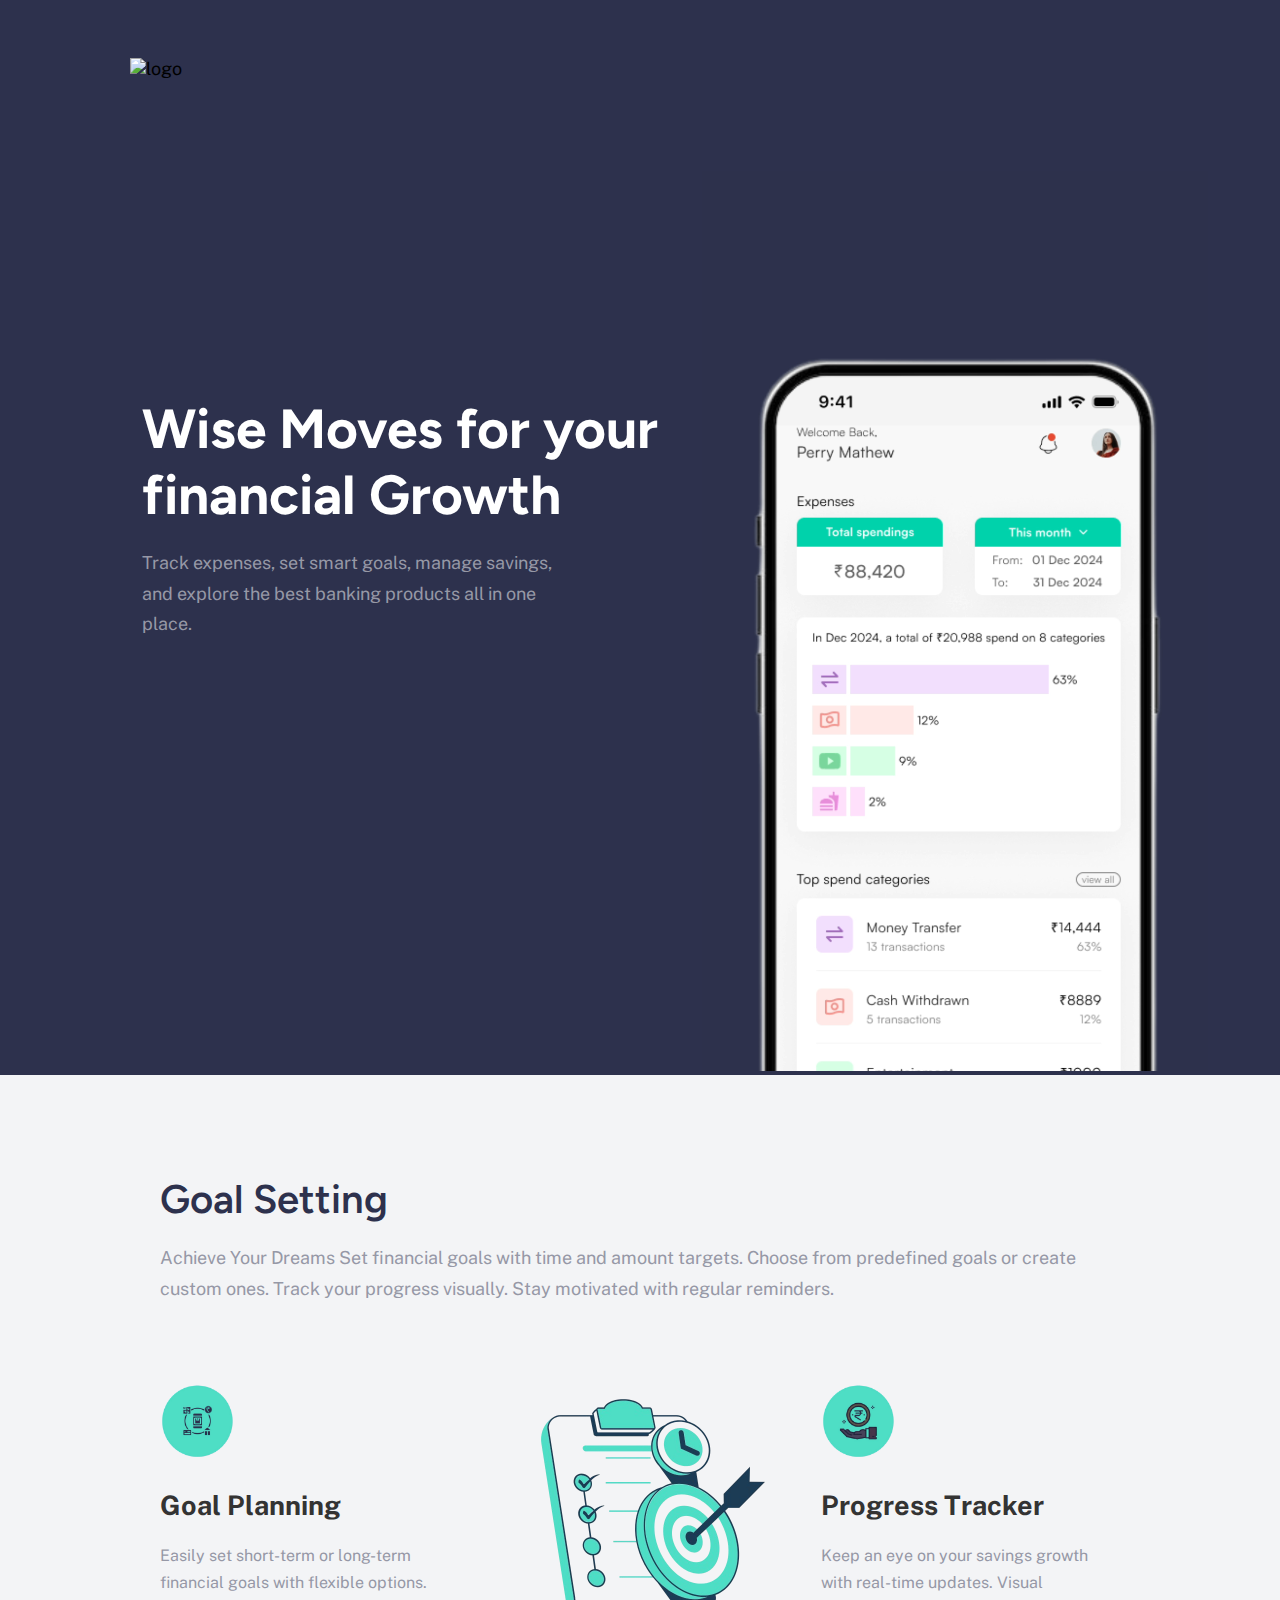
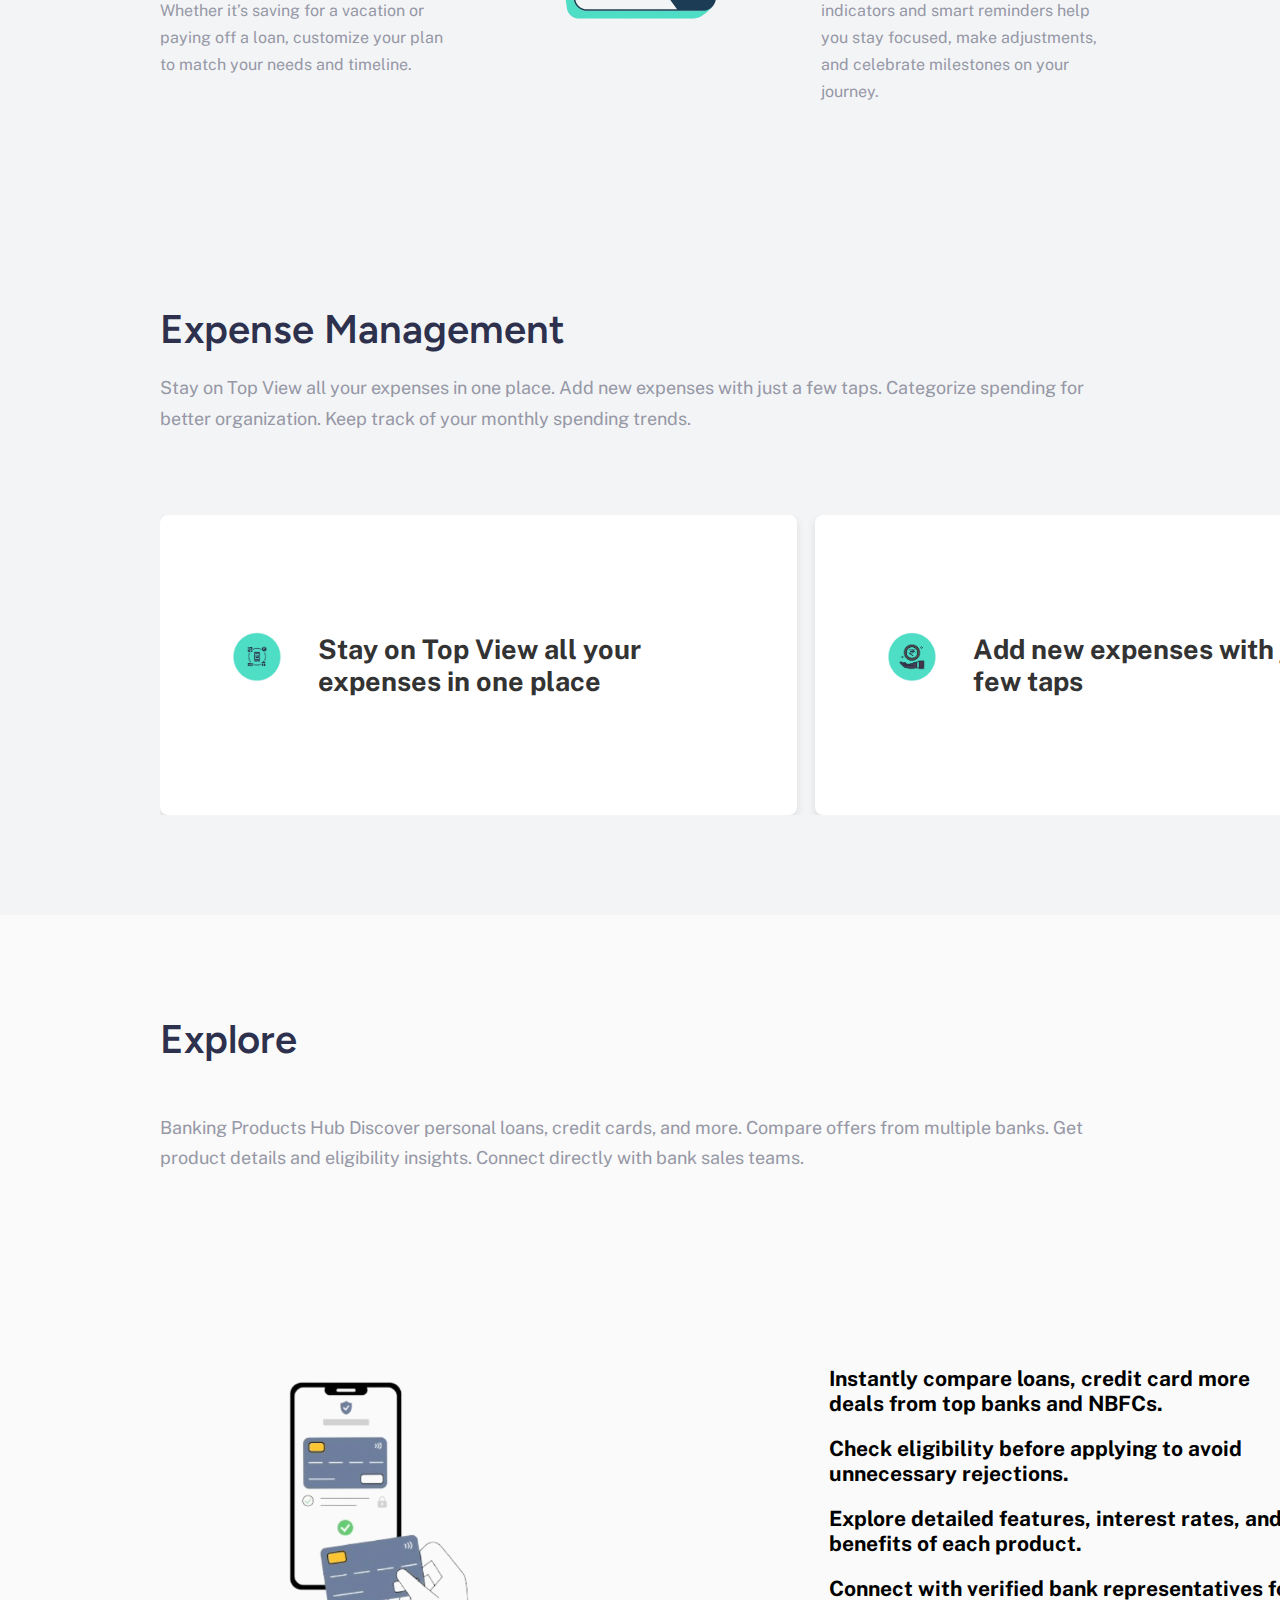
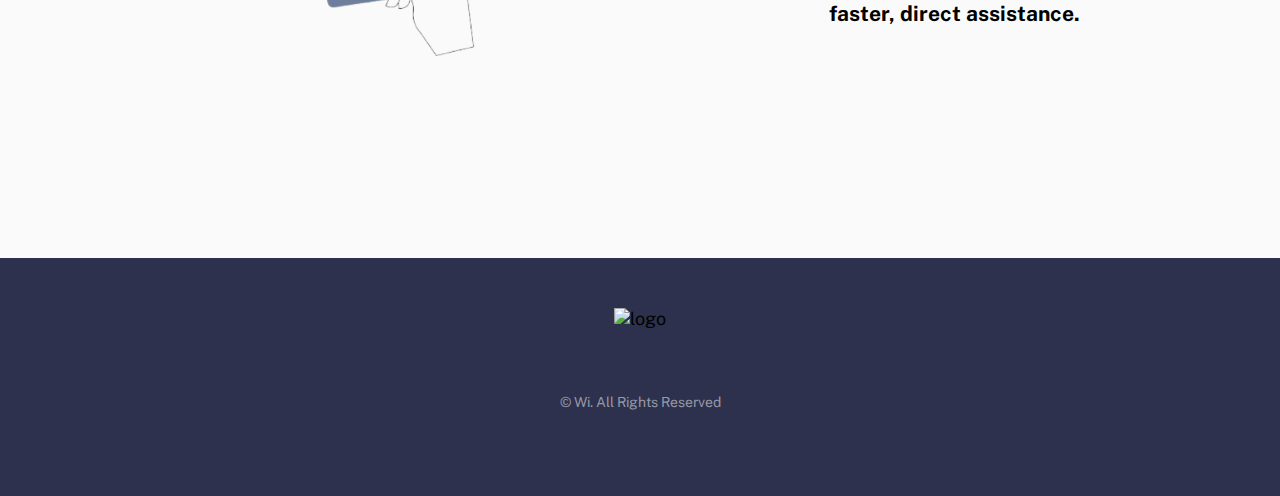
==== commit 18c67d86: "Home Section Updated" ====
--- a/index.html
+++ b/index.html
@@ -142,7 +142,7 @@
           <div class="service-card">
             <img src="./images/expense-card-img-1.png" alt="Icon for online banking" class="card-icon" style="height: 75px;width: 75px;">
 
-            <h3 class="expense-card-title">Goal Planning</h3>
+            <h3 class="goal-card-title">Goal Planning</h3>
             <br>
             <p class="card-text">Easily set short-term or long-term financial goals with flexible options. Whether it’s saving for a vacation or paying off a loan, customize your plan to match your needs and timeline.</p>
           </div>
@@ -158,7 +158,7 @@
           <div class="service-card">
             <img src="./images/expense-card-img-2.png" alt="Icon for simple budgeting" class="card-icon" style="height: 75px;width: 75px;">
 
-            <h3 class="expense-card-title">Progress Tracker</h3>
+            <h3 class="goal-card-title">Progress Tracker</h3>
             <br>
             <p class="card-text">Keep an eye on your savings growth with real-time updates. Visual indicators and smart reminders help you stay focused, make adjustments, and celebrate milestones on your journey.</p>
           </div>
@@ -368,7 +368,7 @@
 
         <div class="explore-card">
           <div class="explore-card-1">
-            <video class="banner-video" autoplay loop muted playsinline>
+            <video class="explore-video" autoplay loop muted playsinline>
               <source src="./videos/explore_vid.mp4" type="video/mp4">
               Your browser does not support the video tag.
             </video>
@@ -376,13 +376,13 @@
           </div>
 
           <div class="explore-card-2">
-            <h3>Instantly compare loans, credit card more deals from top banks and NBFCs.</h3>
-            <br>
-            <h3>Check eligibility before applying to avoid unnecessary rejections.</h3>
-            <br>
-            <h3>Explore detailed features, interest rates, and benefits of each product.</h3>
-            <br>
-            <h3>Connect with verified bank representatives for faster, direct assistance.</h3>
+            <h3 style="padding-bottom: 20px;">Instantly compare loans, credit card more deals from top banks and NBFCs.</h3>
+          
+            <h3 style="padding-bottom: 20px;">Check eligibility before applying to avoid unnecessary rejections.</h3>
+          
+            <h3 style="padding-bottom: 20px;">Explore detailed features, interest rates, and benefits of each product.</h3>
+          
+            <h3 style="padding-bottom: 20px;">Connect with verified bank representatives for faster, direct assistance.</h3>
           </div>
         </div>
 
--- a/style.css
+++ b/style.css
@@ -732,6 +732,11 @@
   color: #333;
 }
 
+.goal-card-title {
+  font-size: 1.5rem;
+  color: #333;
+}
+
 .expense-card-text {
   font-size: 1rem;
   color: #555;
@@ -842,20 +847,20 @@
 
 .explore-video {
   width: 767px;
-  height: 900px;
+  height: 500px;
 }
 
 @media (max-width: 600px) {
   .banner-video {
     width: 100%;
     height: 45vh;
-    margin-top: -3rem;
+    margin-top: -2rem;
   }
 
   .explore-video {
     width: 100%;
     height: 70vh;
-    margin-top: -3rem;
+    margin-top: -2rem;
   }
 
   .home .wrapper {
@@ -879,4 +884,19 @@
   .service {
     padding: 60px 0;
   }
+}
+
+
+@media (min-width: 1200px) and (max-width: 1300px) {
+  .home-title {
+    min-width: 600px;
+  }
+
+  .banner-video {
+    width: 650px
+  }
+
+  .navbar {
+    margin-left: -30px;
+  }
 }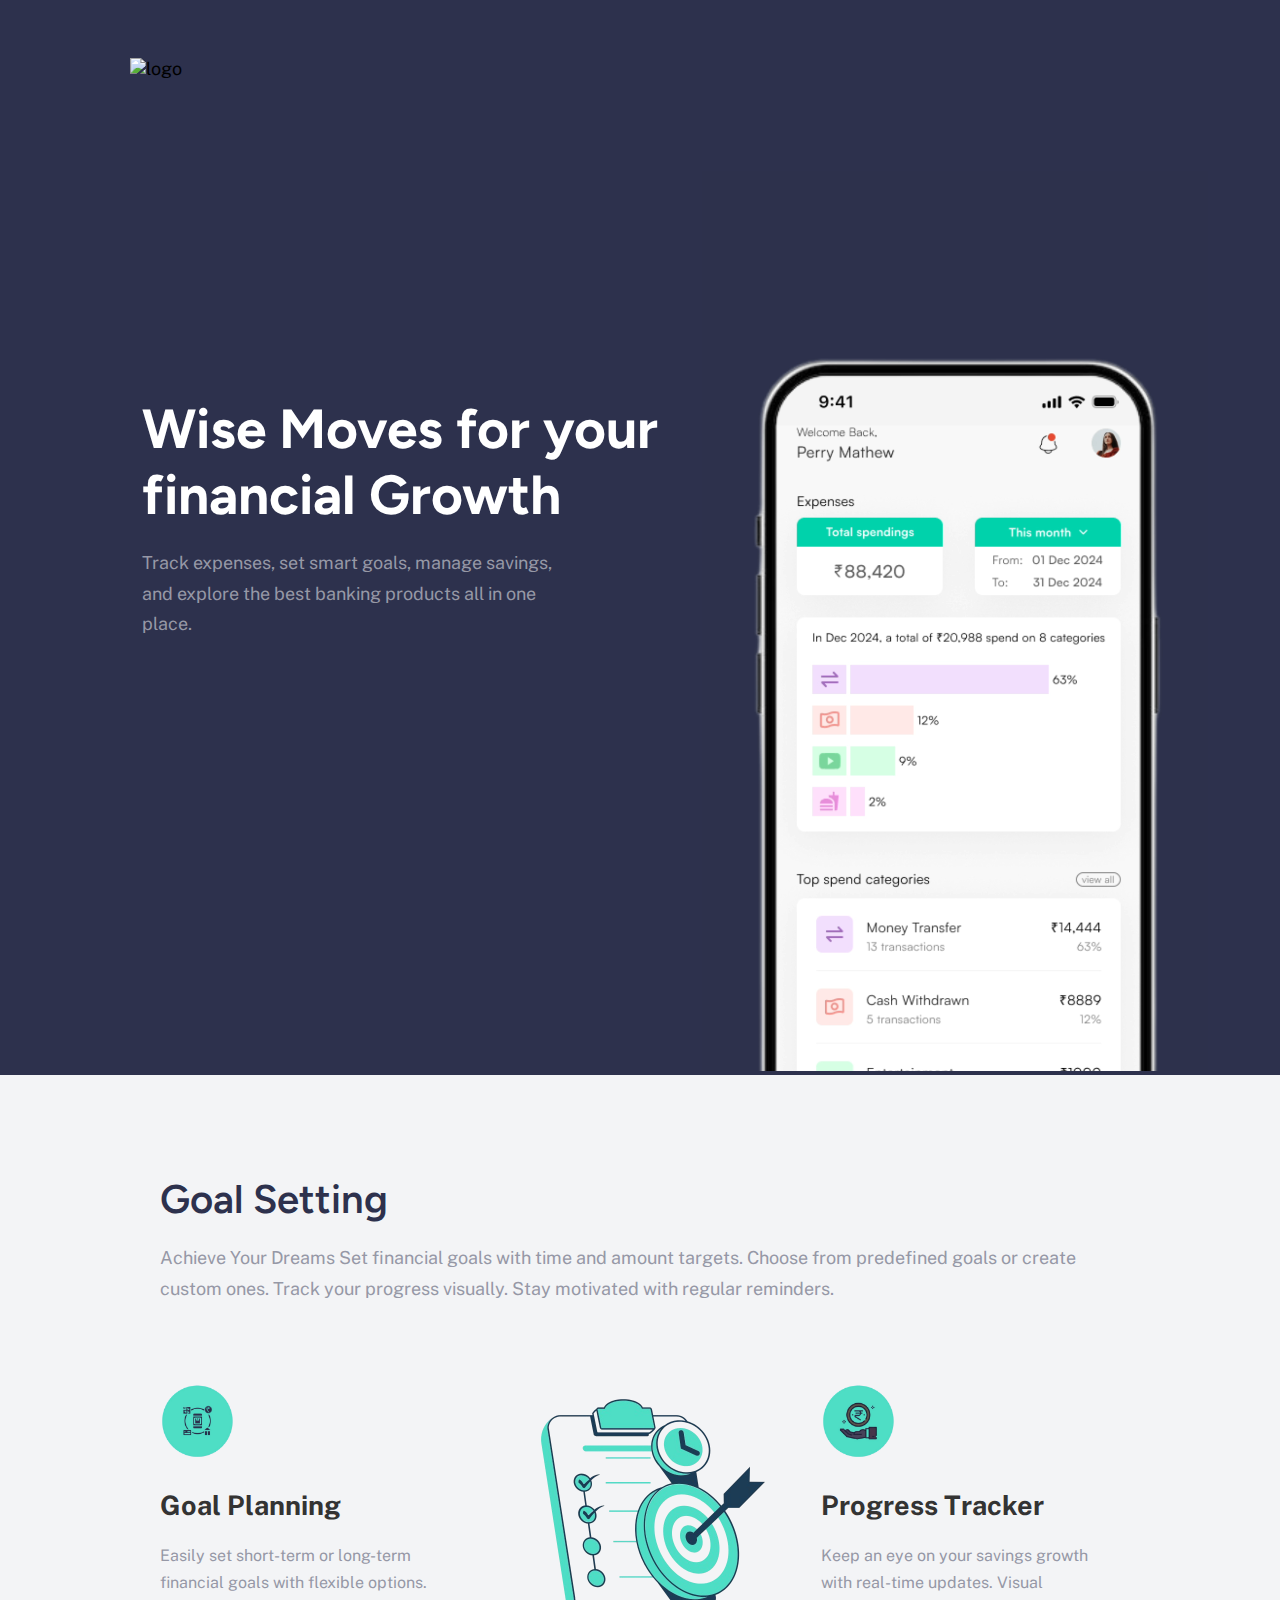
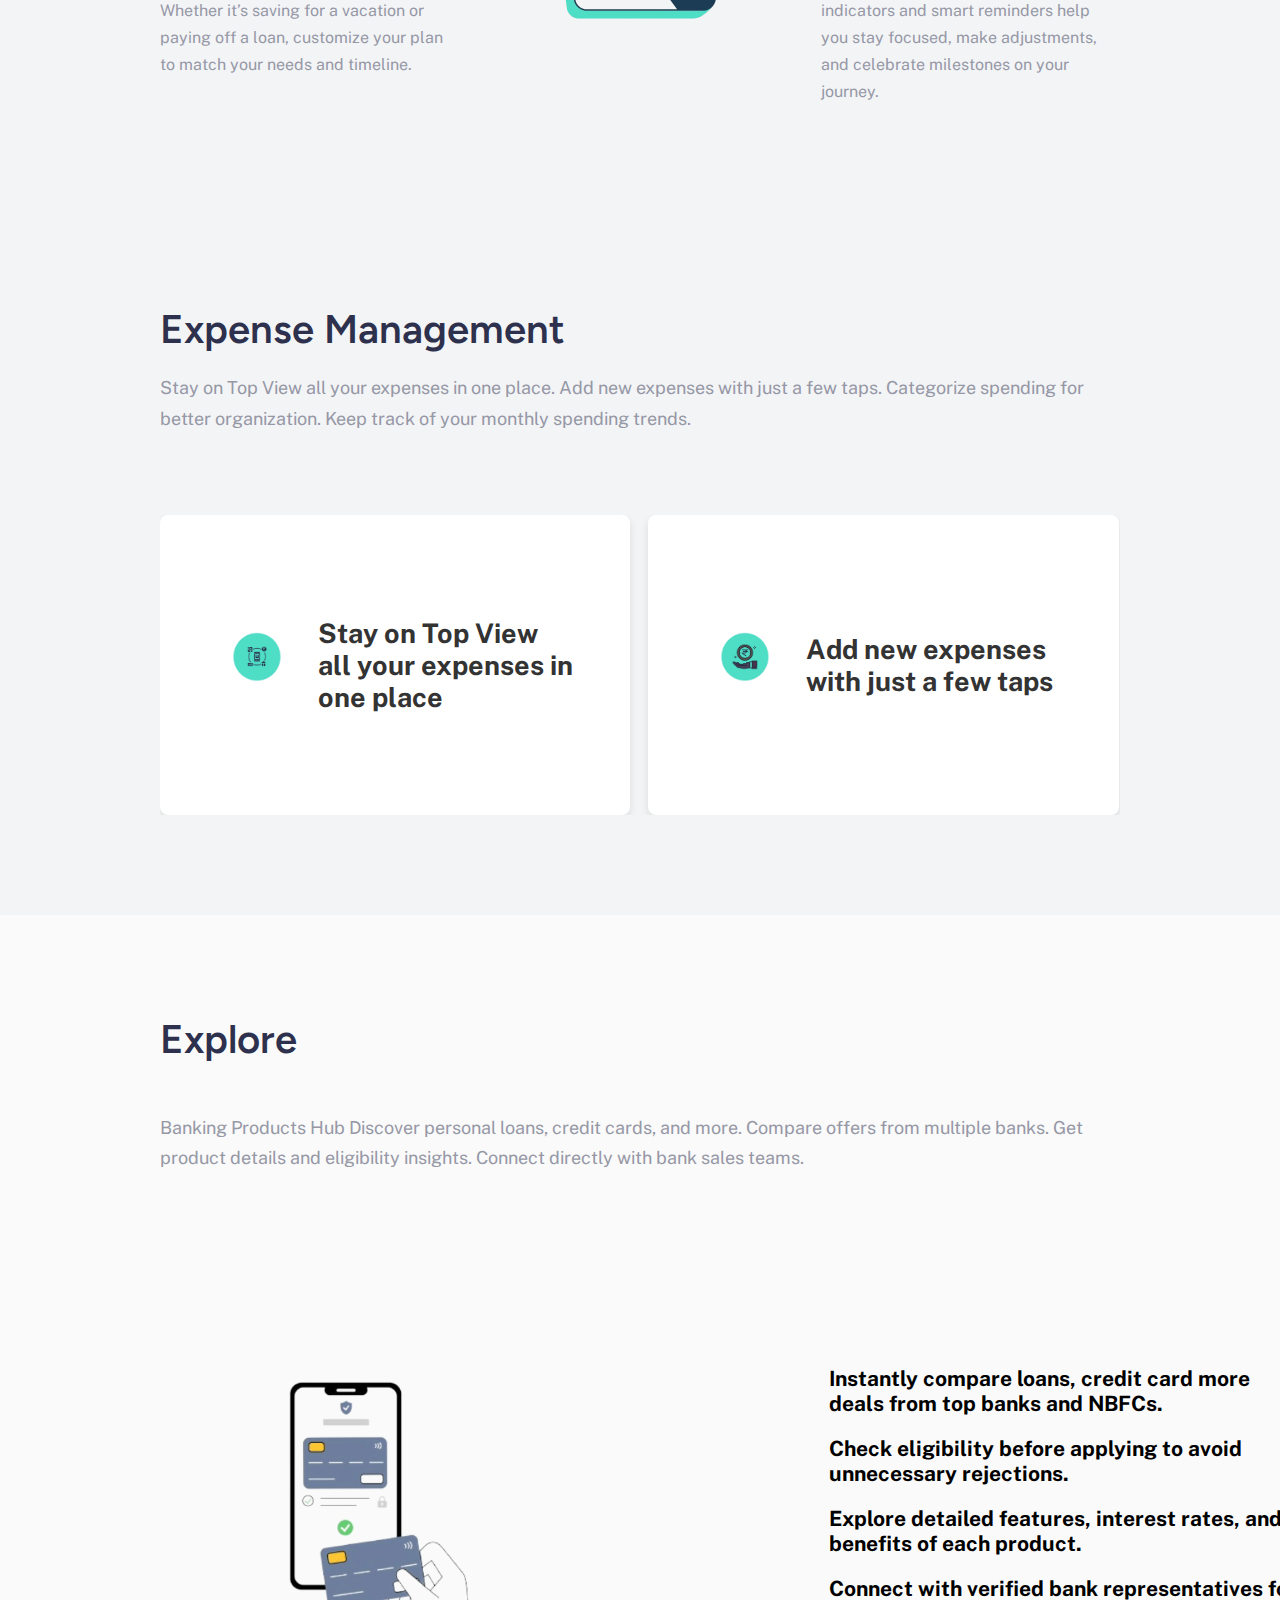
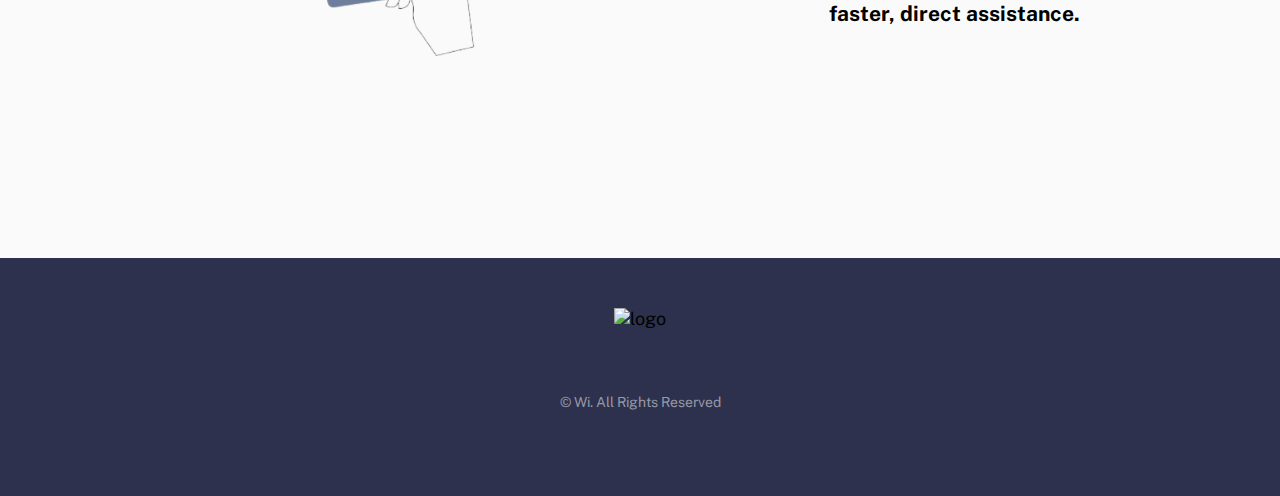
==== commit 281d59e5: "Header Logo Updated" ====
--- a/index.html
+++ b/index.html
@@ -5,7 +5,7 @@
   <meta charset="UTF-8">
   <meta name="viewport" content="width=device-width, initial-scale=1.0">
 
-  <link rel="icon" type="image/png" sizes="32x32" href="./images/favicon-32x32.png">
+  <link rel="icon" type="image/png" sizes="32x32" href="./images/nav-logo__1.png" style="width: 30px; height: 30px;">
 
   <title>Wi</title>
 
--- a/style.css
+++ b/style.css
@@ -693,7 +693,7 @@
 
 
 .slider-container {
-  width: 1300px;
+  max-width: 1300px;
   overflow: hidden;
   margin: auto;
   position: relative;
@@ -776,7 +776,7 @@
 
 @media (max-width: 600px) {
   .slider-wrapper {
-      width: 100%;
+      max-width: 100%;
   }
 
   .expense-card {
